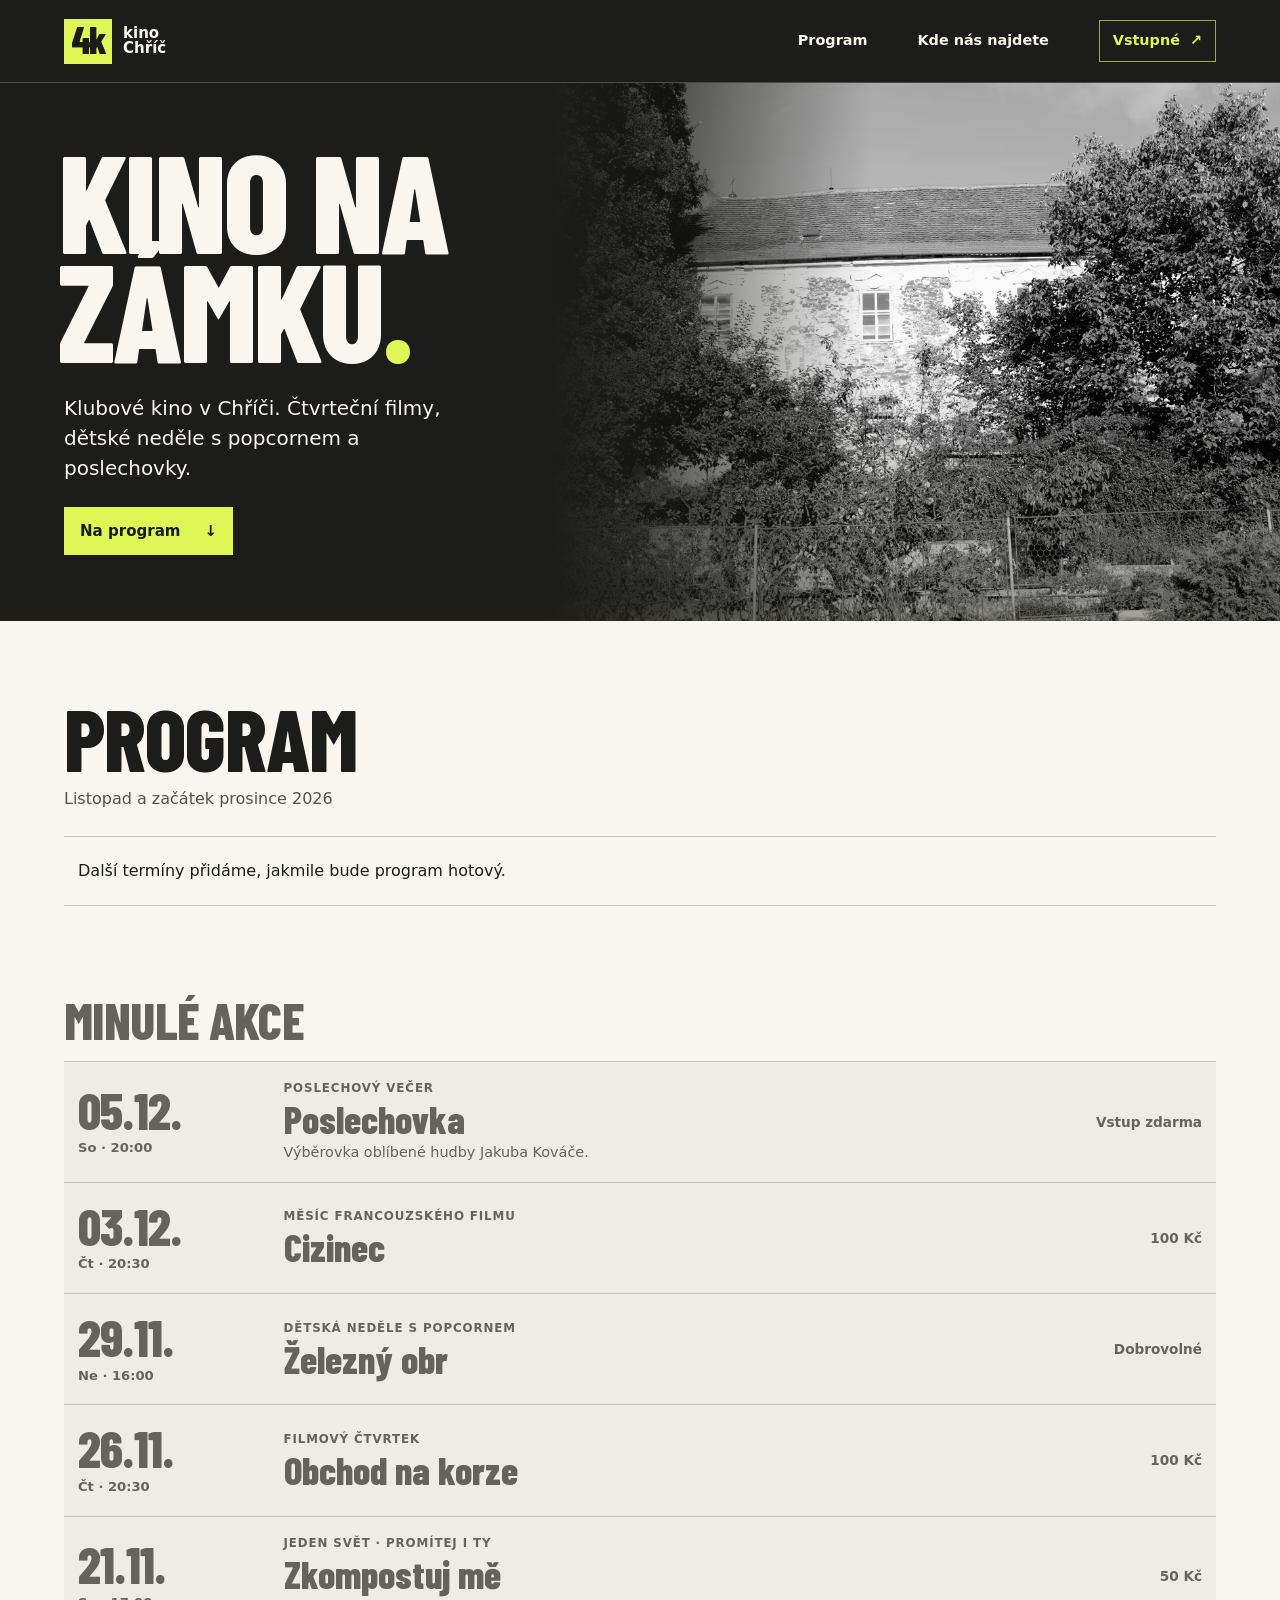
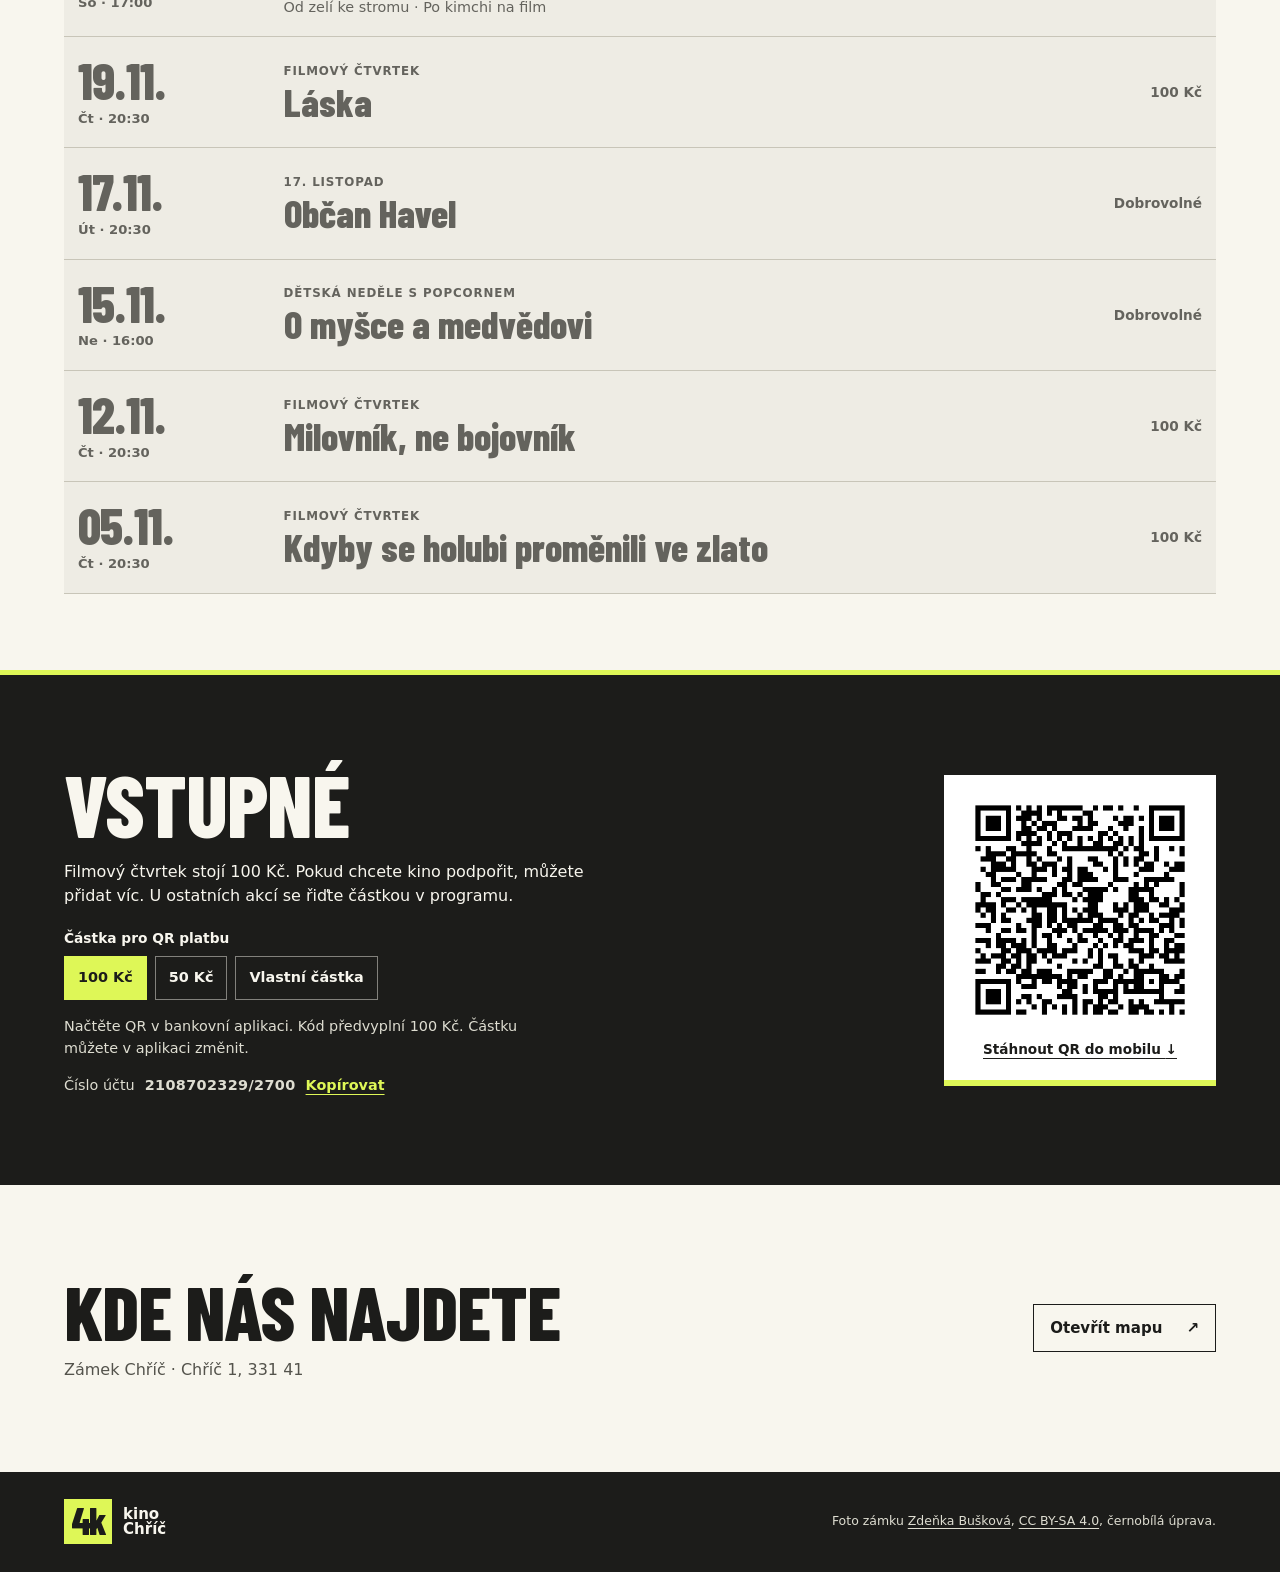
==== index.html @ 833322fe "Zveřejnit program a QR platbu 4k kina Chříč" ====
<!doctype html>
<html lang="cs">
<head>
  <meta charset="utf-8">
  <meta name="viewport" content="width=device-width, initial-scale=1">
  <title>4k kino Chříč | Program a vstupné</title>
  <meta name="description" content="Program klubového kina na zámku v Chříči. Filmové čtvrtky, dětské neděle a poslechovky. Vstupné můžete zaplatit přes QR kód.">
  <meta name="theme-color" content="#1c1c1a">
  <meta property="og:title" content="4k kino Chříč">
  <meta property="og:description" content="Program a vstupné klubového kina na zámku v Chříči.">
  <meta property="og:type" content="website">
  <link rel="icon" href="assets/4k.svg" type="image/svg+xml">
  <link rel="stylesheet" href="font.css">
  <link rel="stylesheet" href="style.css">
  <script defer src="site.js"></script>
</head>
<body id="nahoru">
  <a href="#program" class="skip">Přejít na program</a>
  <header class="top">
    <div class="wrap top-inner">
      <a class="brand" href="#nahoru" aria-label="4k kino Chříč, začátek stránky">
        <span class="brand-mark" aria-hidden="true">4k</span>
        <span class="brand-name" aria-hidden="true">kino<br>Chříč</span>
      </a>
      <nav aria-label="Hlavní navigace">
        <a href="#program">Program</a>
        <a href="#kde">Kde nás najdete</a>
        <a class="nav-pay" href="#vstupne">Vstupné <span aria-hidden="true">↗</span></a>
      </nav>
    </div>
  </header>

  <main>
    <section class="hero" aria-labelledby="nadpis">
      <div class="hero-photo">
        <img src="assets/zamek-chric.webp" width="1220" height="819" alt="Zámek v Chříči" fetchpriority="high">
      </div>
      <div class="wrap hero-inner">
        <div class="hero-copy">
          <h1 id="nadpis">Kino na<br>zámku<span>.</span></h1>
          <p>Klubové kino v Chříči. Čtvrteční filmy, dětské neděle s popcornem a poslechovky.</p>
          <a class="button button-accent" href="#program">Na program <span aria-hidden="true">↓</span></a>
        </div>
      </div>
    </section>

    <section class="wrap program" id="program" aria-labelledby="program-title">
      <div class="section-head">
        <div>
          <h2 id="program-title">Program</h2>
          <p>Listopad a začátek prosince 2026</p>
        </div>
        <a class="text-link" id="history-link" href="#historie" hidden>Minulé akce <span aria-hidden="true">↓</span></a>
      </div>
      <p class="empty" id="no-events" hidden>Další termíny přidáme, jakmile bude program hotový.</p>
      <ul class="event-list" id="schedule">
        <li class="event">
          <time datetime="2026-11-05T20:30:00+01:00" aria-label="5. listopadu 2026 v 20:30">
            <span class="event-date" aria-hidden="true">05.11.</span>
            <span class="event-time" aria-hidden="true">Čt · 20:30</span>
          </time>
          <div class="event-title">
            <p class="event-type">Filmový čtvrtek</p>
            <h3>Kdyby se holubi proměnili ve zlato</h3>
          </div>
          <div class="event-actions">
            <div class="event-price"><a href="#vstupne" data-amount="100" aria-label="Zaplatit vstupné · Kdyby se holubi proměnili ve zlato · 100 Kč">100 Kč <span aria-hidden="true">↗</span></a></div>
            <a class="film-link" href="https://www.csfd.cz/film/1810940-kdyby-se-holubi-promenili-ve-zlato/prehled/" aria-label="Kdyby se holubi proměnili ve zlato na ČSFD">ČSFD <span aria-hidden="true">↗</span></a>
          </div>
        </li>
        <li class="event">
          <time datetime="2026-11-12T20:30:00+01:00" aria-label="12. listopadu 2026 v 20:30">
            <span class="event-date" aria-hidden="true">12.11.</span>
            <span class="event-time" aria-hidden="true">Čt · 20:30</span>
          </time>
          <div class="event-title">
            <p class="event-type">Filmový čtvrtek</p>
            <h3>Milovník, ne bojovník</h3>
          </div>
          <div class="event-actions">
            <div class="event-price"><a href="#vstupne" data-amount="100" aria-label="Zaplatit vstupné · Milovník, ne bojovník · 100 Kč">100 Kč <span aria-hidden="true">↗</span></a></div>
            <a class="film-link" href="https://www.csfd.cz/film/1795874-milovnik-ne-bojovnik/prehled/" aria-label="Milovník, ne bojovník na ČSFD">ČSFD <span aria-hidden="true">↗</span></a>
          </div>
        </li>
        <li class="event">
          <time datetime="2026-11-15T16:00:00+01:00" aria-label="15. listopadu 2026 v 16:00">
            <span class="event-date" aria-hidden="true">15.11.</span>
            <span class="event-time" aria-hidden="true">Ne · 16:00</span>
          </time>
          <div class="event-title">
            <p class="event-type">Dětská neděle s popcornem</p>
            <h3>O myšce a medvědovi</h3>
          </div>
          <div class="event-actions">
            <div class="event-price"><a href="#vstupne" data-amount="vlastni" aria-label="Zaplatit vstupné · O myšce a medvědovi · Dobrovolné">Dobrovolné <span aria-hidden="true">↗</span></a></div>
            <a class="film-link" href="https://www.csfd.cz/film/297993-o-mysce-a-medvedovi/prehled/" aria-label="O myšce a medvědovi na ČSFD">ČSFD <span aria-hidden="true">↗</span></a>
          </div>
        </li>
        <li class="event">
          <time datetime="2026-11-17T20:30:00+01:00" aria-label="17. listopadu 2026 v 20:30">
            <span class="event-date" aria-hidden="true">17.11.</span>
            <span class="event-time" aria-hidden="true">Út · 20:30</span>
          </time>
          <div class="event-title">
            <p class="event-type">17. listopad</p>
            <h3>Občan Havel</h3>
          </div>
          <div class="event-actions">
            <div class="event-price"><a href="#vstupne" data-amount="vlastni" aria-label="Zaplatit vstupné · Občan Havel · Dobrovolné">Dobrovolné <span aria-hidden="true">↗</span></a></div>
            <a class="film-link" href="https://www.csfd.cz/film/235946-obcan-havel/prehled/" aria-label="Občan Havel na ČSFD">ČSFD <span aria-hidden="true">↗</span></a>
          </div>
        </li>
        <li class="event">
          <time datetime="2026-11-19T20:30:00+01:00" aria-label="19. listopadu 2026 v 20:30">
            <span class="event-date" aria-hidden="true">19.11.</span>
            <span class="event-time" aria-hidden="true">Čt · 20:30</span>
          </time>
          <div class="event-title">
            <p class="event-type">Filmový čtvrtek</p>
            <h3>Láska</h3>
          </div>
          <div class="event-actions">
            <div class="event-price"><a href="#vstupne" data-amount="100" aria-label="Zaplatit vstupné · Láska · 100 Kč">100 Kč <span aria-hidden="true">↗</span></a></div>
            <a class="film-link" href="https://www.csfd.cz/film/1613941-laska/prehled/" aria-label="Láska na ČSFD">ČSFD <span aria-hidden="true">↗</span></a>
          </div>
        </li>
        <li class="event">
          <time datetime="2026-11-21T17:00:00+01:00" aria-label="21. listopadu 2026 v 17:00">
            <span class="event-date" aria-hidden="true">21.11.</span>
            <span class="event-time" aria-hidden="true">So · 17:00</span>
          </time>
          <div class="event-title">
            <p class="event-type">Jeden svět · Promítej i ty</p>
            <h3>Zkompostuj mě</h3>
            <p class="event-note">Od zelí ke stromu · Po kimchi na film</p>
          </div>
          <div class="event-actions">
            <div class="event-price"><a href="#vstupne" data-amount="50" aria-label="Zaplatit vstupné · Zkompostuj mě · 50 Kč">50 Kč <span aria-hidden="true">↗</span></a></div>
            <a class="film-link" href="https://www.csfd.cz/film/1642668-zkompostuj-me/prehled/" aria-label="Zkompostuj mě na ČSFD">ČSFD <span aria-hidden="true">↗</span></a>
          </div>
        </li>
        <li class="event">
          <time datetime="2026-11-26T20:30:00+01:00" aria-label="26. listopadu 2026 v 20:30">
            <span class="event-date" aria-hidden="true">26.11.</span>
            <span class="event-time" aria-hidden="true">Čt · 20:30</span>
          </time>
          <div class="event-title">
            <p class="event-type">Filmový čtvrtek</p>
            <h3>Obchod na korze</h3>
          </div>
          <div class="event-actions">
            <div class="event-price"><a href="#vstupne" data-amount="100" aria-label="Zaplatit vstupné · Obchod na korze · 100 Kč">100 Kč <span aria-hidden="true">↗</span></a></div>
            <a class="film-link" href="https://www.csfd.cz/film/4999-obchod-na-korze/prehled/" aria-label="Obchod na korze na ČSFD">ČSFD <span aria-hidden="true">↗</span></a>
          </div>
        </li>
        <li class="event">
          <time datetime="2026-11-29T16:00:00+01:00" aria-label="29. listopadu 2026 v 16:00">
            <span class="event-date" aria-hidden="true">29.11.</span>
            <span class="event-time" aria-hidden="true">Ne · 16:00</span>
          </time>
          <div class="event-title">
            <p class="event-type">Dětská neděle s popcornem</p>
            <h3>Železný obr</h3>
          </div>
          <div class="event-actions">
            <div class="event-price"><a href="#vstupne" data-amount="vlastni" aria-label="Zaplatit vstupné · Železný obr · Dobrovolné">Dobrovolné <span aria-hidden="true">↗</span></a></div>
            <a class="film-link" href="https://www.csfd.cz/film/12110-zelezny-obr/prehled/" aria-label="Železný obr na ČSFD">ČSFD <span aria-hidden="true">↗</span></a>
          </div>
        </li>
        <li class="event">
          <time datetime="2026-12-03T20:30:00+01:00" aria-label="3. prosince 2026 v 20:30">
            <span class="event-date" aria-hidden="true">03.12.</span>
            <span class="event-time" aria-hidden="true">Čt · 20:30</span>
          </time>
          <div class="event-title">
            <p class="event-type">Měsíc francouzského filmu</p>
            <h3>Cizinec</h3>
          </div>
          <div class="event-actions">
            <div class="event-price"><a href="#vstupne" data-amount="100" aria-label="Zaplatit vstupné · Cizinec · 100 Kč">100 Kč <span aria-hidden="true">↗</span></a></div>
            <a class="film-link" href="https://www.csfd.cz/film/1708383-cizinec/prehled/" aria-label="Cizinec na ČSFD">ČSFD <span aria-hidden="true">↗</span></a>
          </div>
        </li>
        <li class="event">
          <time datetime="2026-12-05T20:00:00+01:00" aria-label="5. prosince 2026 v 20:00">
            <span class="event-date" aria-hidden="true">05.12.</span>
            <span class="event-time" aria-hidden="true">So · 20:00</span>
          </time>
          <div class="event-title">
            <p class="event-type">Poslechový večer</p>
            <h3>Poslechovka</h3>
            <p class="event-note">Výběrovka oblíbené hudby Jakuba Kováče.</p>
          </div>
          <div class="event-actions">
            <div class="event-price"><span>Vstup zdarma</span></div>
          </div>
        </li>
      </ul>

      <section id="historie" class="history" aria-labelledby="past-title" hidden>
        <h2 id="past-title">Minulé akce</h2>
        <ul class="event-list" id="past-schedule"></ul>
      </section>
    </section>

    <section class="payment" id="vstupne" aria-labelledby="pay-title">
      <div class="wrap payment-inner">
        <div class="payment-copy">
          <h2 id="pay-title">Vstupné</h2>
          <p>Filmový čtvrtek stojí 100 Kč. Pokud chcete kino podpořit, můžete přidat víc. U ostatních akcí se řiďte částkou v programu.</p>
          <fieldset class="amounts" id="amounts" hidden>
            <legend>Částka pro QR platbu</legend>
            <div class="amount-options">
              <label><input type="radio" name="amount" value="100" checked><span>100 Kč</span></label>
              <label><input type="radio" name="amount" value="50"><span>50 Kč</span></label>
              <label><input type="radio" name="amount" value="vlastni"><span>Vlastní částka</span></label>
            </div>
          </fieldset>
          <p class="bank-hint" id="bank-hint">Načtěte QR v bankovní aplikaci. Kód předvyplní 100 Kč. Částku můžete v aplikaci změnit.</p>
          <p class="account"><span>Číslo účtu</span> <strong id="account">2108702329/2700</strong> <button id="copy-account" class="text-link" type="button" hidden>Kopírovat</button></p>
          <span id="copy-status" role="status" class="sr-only"></span>
        </div>
        <div class="qr-card">
          <img id="qr-image" src="assets/qr-100.png" width="270" height="270" alt="QR platba vstupného · 100 Kč">
          <a id="qr-download" href="assets/qr-100.png" download="4k-kino-chric-qr-100.png" class="text-link">Stáhnout QR do mobilu <span aria-hidden="true">↓</span></a>
        </div>
      </div>
    </section>

    <section id="kde" class="wrap visit" aria-labelledby="visit-title">
      <div>
        <h2 id="visit-title">Kde nás najdete</h2>
        <address>Zámek Chříč · Chříč 1, 331 41</address>
      </div>
      <a class="button button-outline" href="https://www.google.com/maps/search/?api=1&amp;query=Z%C3%A1mek+Ch%C5%99%C3%AD%C4%8D%2C+Ch%C5%99%C3%AD%C4%8D+1">Otevřít mapu <span aria-hidden="true">↗</span></a>
    </section>
  </main>

  <footer>
    <div class="wrap footer-inner">
      <a class="brand" href="#nahoru" aria-label="4k kino Chříč, zpět nahoru">
        <span class="brand-mark" aria-hidden="true">4k</span>
        <span class="brand-name" aria-hidden="true">kino<br>Chříč</span>
      </a>
      <p>Foto zámku <a href="https://commons.wikimedia.org/wiki/File:Ch%C5%99%C3%AD%C4%8D,_z%C3%A1mek.JPG">Zdeňka Bušková</a>, <a href="https://creativecommons.org/licenses/by-sa/4.0/">CC BY-SA 4.0</a>, černobílá úprava.</p>
    </div>
  </footer>
</body>
</html>
---- font.css ----
@font-face {
  font-family: 'Barlow Condensed';
  font-style: normal;
  font-weight: 800;
  font-display: swap;
  src: url(assets/barlow-latin-ext.woff2) format('woff2');
  unicode-range: U+0100-02BA, U+02BD-02C5, U+02C7-02CC, U+02CE-02D7, U+02DD-02FF, U+0304, U+0308, U+0329, U+1D00-1DBF, U+1E00-1E9F, U+1EF2-1EFF, U+2020, U+20A0-20AB, U+20AD-20C4, U+2113, U+2C60-2C7F, U+A720-A7FF;
}
@font-face {
  font-family: 'Barlow Condensed';
  font-style: normal;
  font-weight: 800;
  font-display: swap;
  src: url(assets/barlow-latin.woff2) format('woff2');
  unicode-range: U+0000-00FF, U+0131, U+0152-0153, U+02BB-02BC, U+02C6, U+02DA, U+02DC, U+0304, U+0308, U+0329, U+2000-206F, U+20AC, U+2122, U+2191, U+2193, U+2212, U+2215, U+FEFF, U+FFFD;
}
---- style.css ----
:root {
  color-scheme: light;
  --ink: #1c1c1a;
  --paper: #f8f6ee;
  --bright: #def757;
  --muted: #54534c;
  --rule: #c8c5b8;
  --display: "Barlow Condensed", "Arial Narrow", Impact, sans-serif;
  --wrap: 1160px;
  --gutter: clamp(20px, 5vw, 76px);
}

* { box-sizing: border-box; }
[hidden] { display: none !important; }
html { scroll-behavior: smooth; }
body {
  margin: 0;
  background: var(--paper);
  color: var(--ink);
  font: 1rem/1.5 system-ui, sans-serif;
}
h1, h2, h3, p { margin: 0; }
a { color: inherit; }
button, input { font: inherit; }
button { cursor: pointer; }
img { max-width: 100%; }
:focus-visible { outline: 3px solid #7e8b2b; outline-offset: 5px; }
[id] { scroll-margin-top: 22px; }

.wrap {
  width: min(var(--wrap), calc(100% - var(--gutter) * 2));
  margin-inline: auto;
}
.sr-only, .skip:not(:focus) {
  position: absolute;
  width: 1px;
  height: 1px;
  padding: 0;
  overflow: hidden;
  clip-path: inset(50%);
  white-space: nowrap;
}
.skip:focus {
  position: fixed;
  z-index: 3;
  top: 12px;
  left: 12px;
  padding: 12px;
  background: var(--bright);
}

.top { background: var(--ink); color: var(--paper); border-bottom: 1px solid #f8f6ee35; }
.top-inner, .footer-inner {
  min-height: 82px;
  display: flex;
  align-items: center;
  justify-content: space-between;
  gap: 22px;
}
.brand {
  display: inline-flex;
  align-items: center;
  gap: 11px;
  width: max-content;
  text-decoration: none;
}
.brand-mark {
  display: grid;
  place-items: center;
  width: 48px;
  height: 45px;
  padding-bottom: 3px;
  background: var(--bright);
  color: var(--ink);
  font: 800 2.4rem/.85 var(--display);
  letter-spacing: -.06em;
}
.brand-name { font-size: .94rem; line-height: .99; font-weight: 800; }
nav { display: flex; align-items: center; gap: clamp(18px, 4vw, 50px); }
nav a { font-size: .9rem; font-weight: 680; text-decoration: none; }
nav a:hover { text-decoration: underline; text-underline-offset: 5px; }
.nav-pay {
  color: var(--bright);
  border: 1px solid #def757a8;
  padding: 9px 13px;
}
.nav-pay span { margin-left: 5px; }

.hero { position: relative; isolation: isolate; background: var(--ink); color: var(--paper); }
.hero-inner { display: grid; min-height: clamp(485px, 42vw, 630px); align-items: center; }
.hero-copy { padding: 55px 0 60px; }
.hero-photo { position: absolute; z-index: -1; inset: 0 0 0 43%; overflow: hidden; }
.hero-photo img { display: block; width: 100%; height: 100%; object-fit: cover; object-position: 54% 52%; }
.hero-photo::after {
  position: absolute;
  inset: 0;
  content: "";
  background: linear-gradient(90deg, var(--ink), #1c1c1a06 44%), linear-gradient(0deg, #14141065, transparent 47%);
}
.hero h1 {
  width: max-content;
  max-width: 100%;
  margin-left: -.045em;
  font: 800 clamp(5.5rem, 10.85vw, 10.5rem)/.79 var(--display);
  text-transform: uppercase;
  letter-spacing: -.026em;
}
.hero h1 span { color: var(--bright); }
.hero p { max-width: 32ch; margin: 30px 0 24px; font-size: clamp(1rem, 1.65vw, 1.25rem); }
.button {
  display: inline-flex;
  align-items: center;
  justify-content: space-between;
  gap: 24px;
  min-height: 48px;
  padding: 9px 16px;
  font-size: .94rem;
  font-weight: 780;
  text-decoration: none;
}
.button-accent { background: var(--bright); color: var(--ink); }
.button-accent:hover { background: #f2ffb2; }
.button-outline { border: 1px solid var(--ink); }
.button-outline:hover { background: var(--ink); color: var(--paper); }

.program { padding-block: clamp(40px, 6vw, 88px); }
.section-head { display: flex; justify-content: space-between; align-items: end; gap: 14px; margin-bottom: 25px; }
h2 {
  font: 800 clamp(3rem, 6.8vw, 6rem)/.92 var(--display);
  text-transform: uppercase;
  letter-spacing: -.012em;
}
.section-head p { color: var(--muted); margin-top: 10px; }
.text-link {
  display: inline-block;
  color: inherit;
  background: none;
  border: 0;
  padding: 0;
  font-weight: 700;
  text-decoration: underline;
  text-underline-offset: 4px;
}
.text-link:hover { text-decoration-thickness: 2px; }
.event-list { margin: 0; padding: 0; list-style: none; }
.event {
  display: grid;
  grid-template-columns: clamp(94px, 13vw, 162px) minmax(0, 1fr) auto;
  align-items: center;
  gap: clamp(15px, 3.4vw, 48px);
  min-height: 124px;
  padding: 19px 14px;
  border-top: 1px solid var(--rule);
}
.event:first-child { border-top-color: var(--ink); }
.event:last-child { border-bottom: 1px solid var(--rule); }
.event time { display: grid; align-content: center; gap: 4px; }
.event-date { font: 800 clamp(2rem, 4vw, 3.4rem)/.95 var(--display); letter-spacing: -.015em; }
.event-time { color: var(--muted); font-size: .82rem; font-weight: 650; }
.event-type {
  color: var(--muted);
  font-size: .74rem;
  font-weight: 740;
  line-height: 1.35;
  letter-spacing: .075em;
  text-transform: uppercase;
}
.event h3 { margin-top: 3px; font: 800 clamp(1.8rem, 4.1vw, 3.35rem)/.99 var(--display); overflow-wrap: anywhere; }
.event-note { color: var(--muted); margin-top: 5px; font-size: .9rem; line-height: 1.35; }
.event-actions { display: grid; justify-items: end; gap: 6px; }
.event-price {
  font-size: .85rem;
  font-weight: 720;
  white-space: nowrap;
}
.event-price a { display: inline-block; text-decoration: none; padding-block: 5px; }
.event-price a:hover, .film-link:hover { text-decoration: underline; text-underline-offset: 4px; }
.film-link {
  min-height: 28px;
  color: var(--muted);
  text-underline-offset: 3px;
  font-size: .8rem;
  font-weight: 720;
}
.event.next { background: var(--bright); padding-inline: 14px; }
.event.next + .event { border-top-color: var(--ink); }
.event.next .event-type, .event.next .event-time, .event.next .film-link { color: #343822; }
.history { margin-top: clamp(44px, 7vw, 90px); color: #64635d; }
.history h2 { font-size: clamp(2.15rem, 4vw, 3.6rem); margin-bottom: 18px; }
.history .event { background: #eeece4; min-height: 93px; }
.history .event h3 { font-size: clamp(1.6rem, 3vw, 2.5rem); }
.history .event-type, .history .event-time, .history .event-note { color: inherit; }
.history .event:first-child { border-top-color: var(--rule); }
.empty { padding: 22px 14px; border-block: 1px solid var(--rule); }

.payment { background: var(--ink); color: var(--paper); border-top: 5px solid var(--bright); }
.payment-inner {
  display: grid;
  grid-template-columns: minmax(0, 1fr) auto;
  align-items: center;
  gap: clamp(26px, 8vw, 120px);
  padding-block: clamp(44px, 7vw, 88px);
}
.payment-copy > p { max-width: 55ch; margin-top: 16px; }
.amounts { margin: 20px 0 0; padding: 0; border: 0; min-width: 0; }
.amounts legend { padding: 0; margin-bottom: 8px; font-size: .86rem; font-weight: 720; }
.amount-options { display: flex; flex-wrap: wrap; gap: 8px; }
.amount-options label { position: relative; }
.amount-options input {
  position: absolute;
  top: 50%;
  left: 10px;
  width: 1px;
  height: 1px;
  opacity: 0;
}
.amount-options label span {
  display: block;
  min-height: 44px;
  padding: 10px 13px;
  border: 1px solid #f8f6ee76;
  font-size: .9rem;
  font-weight: 680;
  cursor: pointer;
}
.amount-options label:hover span { border-color: var(--bright); }
.amount-options input:checked + span { border-color: var(--bright); background: var(--bright); color: var(--ink); }
.amount-options input:focus-visible + span { outline: 2px solid var(--paper); outline-offset: 3px; }
.payment .bank-hint, .account { color: #deddd1; font-size: .9rem; }
.account { display: flex; flex-wrap: wrap; align-items: baseline; gap: 4px 10px; }
.account strong { letter-spacing: .025em; user-select: all; }
.account button { color: var(--bright); }
.qr-card {
  display: grid;
  align-items: center;
  justify-items: center;
  width: min(100%, 280px);
  padding: 10px 11px 17px;
  border-bottom: 6px solid var(--bright);
  background: #fff;
  color: var(--ink);
}
.qr-card img { display: block; width: 250px; height: auto; aspect-ratio: 1; }
.qr-card .text-link { font-size: .85rem; padding: 4px 0; }

.visit {
  display: flex;
  justify-content: space-between;
  align-items: center;
  flex-wrap: wrap;
  gap: 22px;
  padding-block: clamp(45px, 7vw, 92px);
}
.visit h2 { font-size: clamp(2.6rem, 6vw, 5.1rem); }
address { margin-top: 13px; font-style: normal; color: var(--muted); }
footer { background: var(--ink); color: var(--paper); }
.footer-inner { min-height: 100px; }
footer p { color: #deddd1; font-size: .78rem; }
footer p a { text-underline-offset: 3px; }

@media (max-width: 740px) {
  .hero-inner { align-items: end; min-height: 520px; }
  .hero-photo { inset: 0 0 28% 0; }
  .hero-photo img { object-position: 53% 46%; }
  .hero-photo::after {
    background: linear-gradient(0deg, var(--ink), #1c1c1a4d 63%, #1c1c1a0f 100%);
  }
  .hero-copy { padding-top: 145px; padding-bottom: 38px; }
  .hero h1 { font-size: clamp(5.7rem, 17vw, 8.6rem); }
  .hero p { margin: 22px 0 18px; }
  .event { grid-template-columns: 76px minmax(0, 1fr) auto; min-height: 106px; padding-inline: 8px; gap: 13px; }
  .event.next { padding-inline: 8px; }
  .event-type { font-size: .68rem; }
  .payment-inner { gap: 24px; }
  .qr-card { width: min(32vw, 230px); }
}

@media (max-width: 520px) {
  .top-inner { min-height: 69px; gap: 12px; }
  .top .brand-mark { width: 37px; height: 37px; font-size: 2rem; }
  .top .brand { gap: 7px; }
  .top .brand-name { font-size: .78rem; }
  nav { gap: 13px; }
  nav a { font-size: .81rem; }
  nav a[href="#kde"] { display: none; }
  .nav-pay { padding: 6px 8px; }
  .nav-pay span { margin-left: 1px; }
  .hero-inner { min-height: 477px; }
  .hero h1 { font-size: clamp(4.5rem, 18.3vw, 7rem); }
  .section-head { align-items: end; }
  .section-head p, .section-head a { font-size: .85rem; }
  .event { grid-template-columns: 62px minmax(0, 1fr); align-items: start; gap: 6px 12px; padding-block: 15px; min-height: auto; }
  .event time { grid-row: span 2; }
  .event-actions { grid-column: 2; display: flex; flex-wrap: wrap; align-items: baseline; justify-content: start; gap: 5px 16px; }
  .event-price a { min-height: 32px; }
  .event-time { font-size: .73rem; }
  .history .event { min-height: auto; }
  .payment-inner { grid-template-columns: 1fr; }
  .qr-card { width: min(100%, 235px); }
  .footer-inner { flex-wrap: wrap; gap: 13px; padding-block: 20px; }
}

@media (prefers-reduced-motion: reduce) {
  html { scroll-behavior: auto; }
}
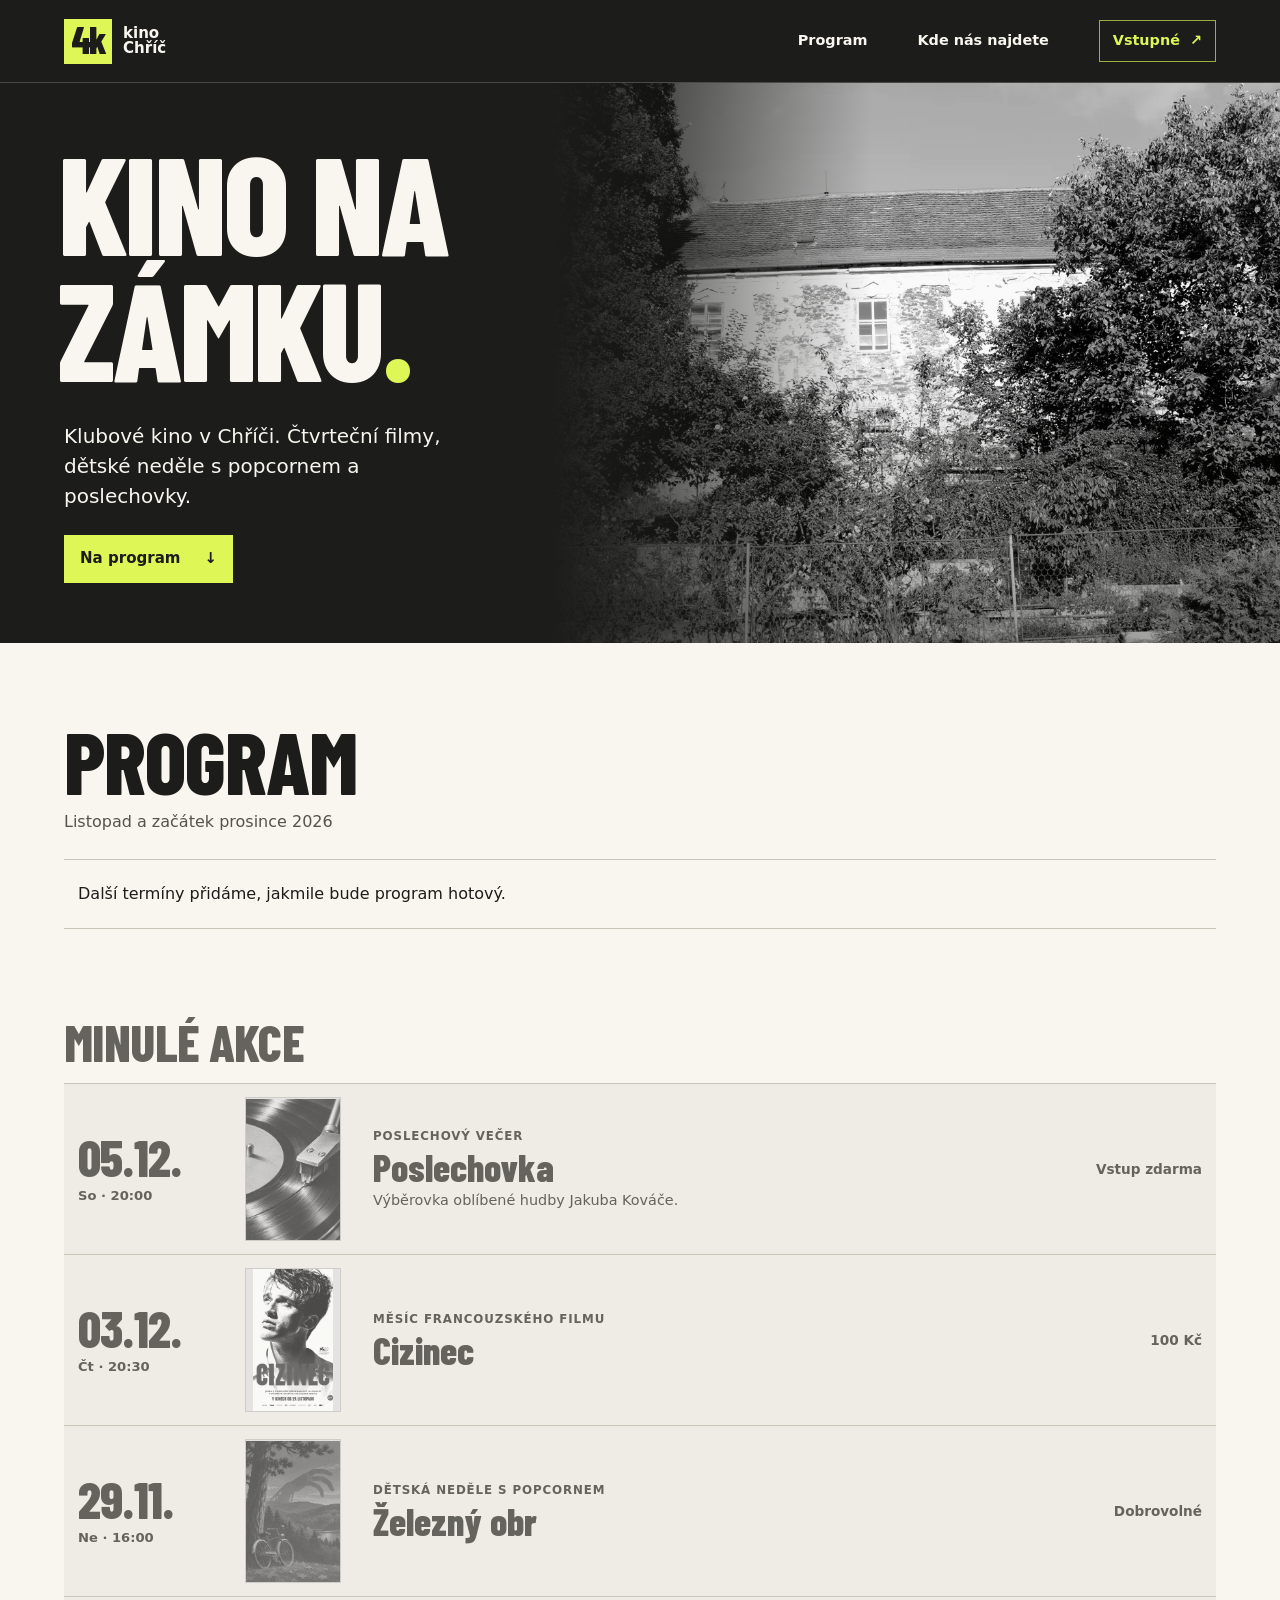
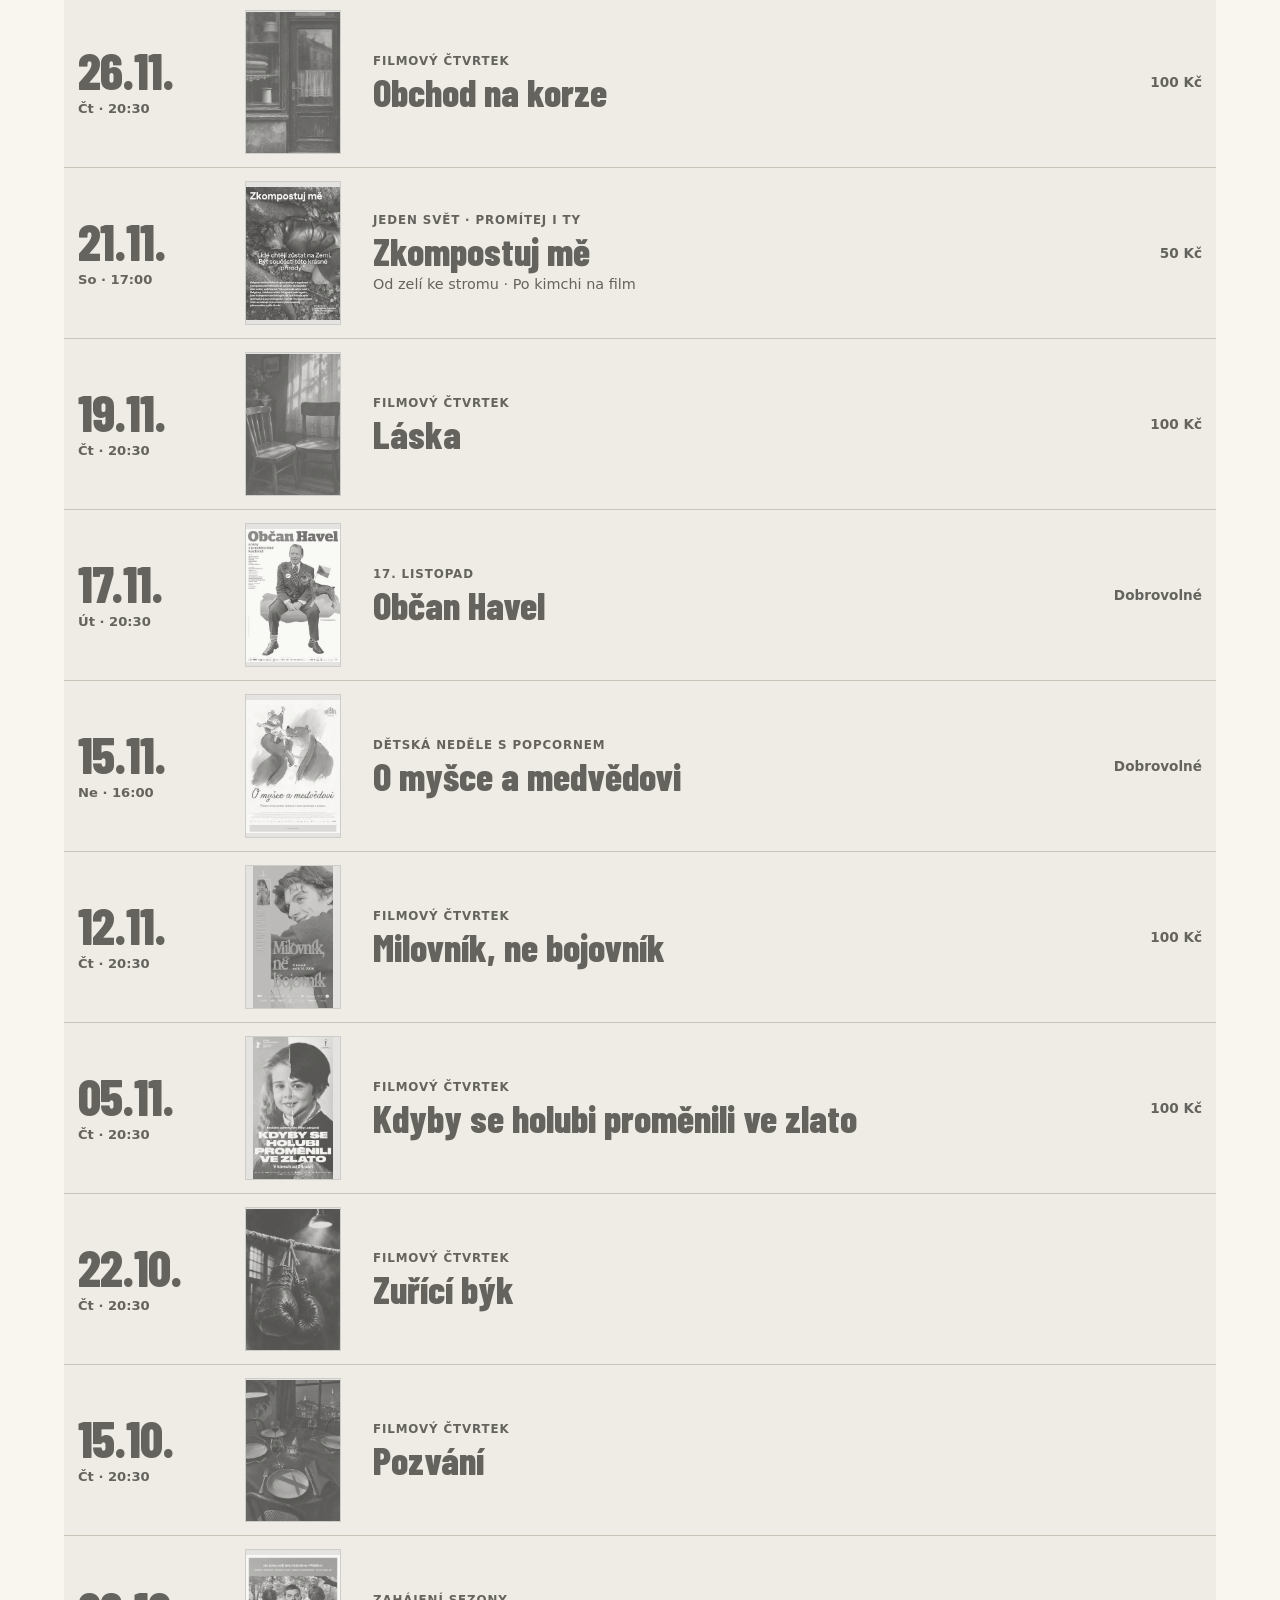
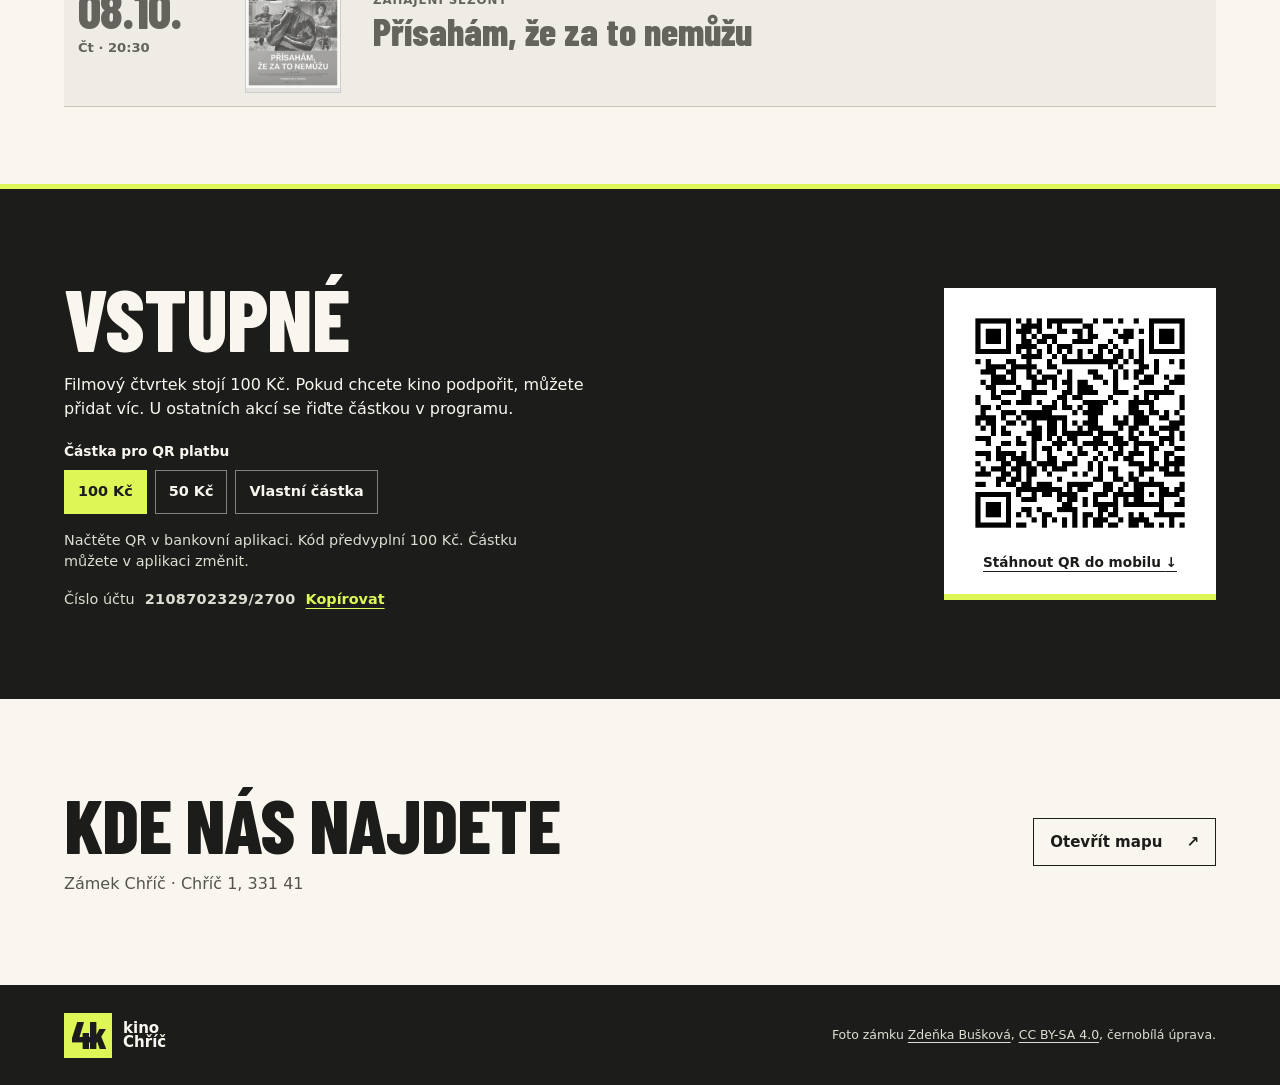
==== commit aad1976b: "Doplnit říjnové projekce a náhledy k programu kina" ====
--- a/index.html
+++ b/index.html
@@ -11,7 +11,7 @@
   <meta property="og:type" content="website">
   <link rel="icon" href="assets/4k.svg" type="image/svg+xml">
   <link rel="stylesheet" href="font.css">
-  <link rel="stylesheet" href="style.css">
+  <link rel="stylesheet" href="style.css?v=2">
   <script defer src="site.js"></script>
 </head>
 <body id="nahoru">
@@ -45,12 +45,22 @@
     </section>
 
     <section class="wrap program" id="program" aria-labelledby="program-title">
+      <!-- Zdroje plakátů pro kina:
+        CinemArt: https://www.cinemart.cz/filmy/prisaham-ze-za-to-nemuzu/
+        Aerofilms: https://www.aerofilms.cz/filmy-a-prenosy/holubi/
+        https://www.aerofilms.cz/filmy-a-prenosy/milovnik-ne-bojovnik/
+        https://www.aerofilms.cz/filmy-a-prenosy/obcan-havel/
+        https://www.aerofilms.cz/filmy-a-prenosy/cizinec/
+        Bioscop: https://www.bioscop.cz/filmy/o-mysce-a-medvedovi
+        Promítej i ty: https://www.promitejity.cz/detail-filmu/141-zkompostuj-me
+        Ostatní náhledy tvoří původní ilustrace pro web kina.
+      -->
       <div class="section-head">
         <div>
           <h2 id="program-title">Program</h2>
           <p>Listopad a začátek prosince 2026</p>
         </div>
-        <a class="text-link" id="history-link" href="#historie" hidden>Minulé akce <span aria-hidden="true">↓</span></a>
+        <a class="text-link" id="history-link" href="#historie">Minulé akce <span aria-hidden="true">↓</span></a>
       </div>
       <p class="empty" id="no-events" hidden>Další termíny přidáme, jakmile bude program hotový.</p>
       <ul class="event-list" id="schedule">
@@ -59,6 +69,7 @@
             <span class="event-date" aria-hidden="true">05.11.</span>
             <span class="event-time" aria-hidden="true">Čt · 20:30</span>
           </time>
+          <img class="event-poster" src="assets/plakaty/holubi.webp" width="240" height="360" alt="" loading="lazy" decoding="async">
           <div class="event-title">
             <p class="event-type">Filmový čtvrtek</p>
             <h3>Kdyby se holubi proměnili ve zlato</h3>
@@ -73,6 +84,7 @@
             <span class="event-date" aria-hidden="true">12.11.</span>
             <span class="event-time" aria-hidden="true">Čt · 20:30</span>
           </time>
+          <img class="event-poster" src="assets/plakaty/milovnik.webp" width="240" height="360" alt="" loading="lazy" decoding="async">
           <div class="event-title">
             <p class="event-type">Filmový čtvrtek</p>
             <h3>Milovník, ne bojovník</h3>
@@ -87,6 +99,7 @@
             <span class="event-date" aria-hidden="true">15.11.</span>
             <span class="event-time" aria-hidden="true">Ne · 16:00</span>
           </time>
+          <img class="event-poster" src="assets/plakaty/myska.webp" width="240" height="360" alt="" loading="lazy" decoding="async">
           <div class="event-title">
             <p class="event-type">Dětská neděle s popcornem</p>
             <h3>O myšce a medvědovi</h3>
@@ -101,6 +114,7 @@
             <span class="event-date" aria-hidden="true">17.11.</span>
             <span class="event-time" aria-hidden="true">Út · 20:30</span>
           </time>
+          <img class="event-poster" src="assets/plakaty/obcan-havel.webp" width="240" height="360" alt="" loading="lazy" decoding="async">
           <div class="event-title">
             <p class="event-type">17. listopad</p>
             <h3>Občan Havel</h3>
@@ -115,6 +129,7 @@
             <span class="event-date" aria-hidden="true">19.11.</span>
             <span class="event-time" aria-hidden="true">Čt · 20:30</span>
           </time>
+          <img class="event-poster" src="assets/plakaty/laska.webp" width="240" height="360" alt="" loading="lazy" decoding="async">
           <div class="event-title">
             <p class="event-type">Filmový čtvrtek</p>
             <h3>Láska</h3>
@@ -129,6 +144,7 @@
             <span class="event-date" aria-hidden="true">21.11.</span>
             <span class="event-time" aria-hidden="true">So · 17:00</span>
           </time>
+          <img class="event-poster" src="assets/plakaty/zkompostuj.webp" width="240" height="360" alt="" loading="lazy" decoding="async">
           <div class="event-title">
             <p class="event-type">Jeden svět · Promítej i ty</p>
             <h3>Zkompostuj mě</h3>
@@ -144,6 +160,7 @@
             <span class="event-date" aria-hidden="true">26.11.</span>
             <span class="event-time" aria-hidden="true">Čt · 20:30</span>
           </time>
+          <img class="event-poster" src="assets/plakaty/obchod-na-korze.webp" width="240" height="360" alt="" loading="lazy" decoding="async">
           <div class="event-title">
             <p class="event-type">Filmový čtvrtek</p>
             <h3>Obchod na korze</h3>
@@ -158,6 +175,7 @@
             <span class="event-date" aria-hidden="true">29.11.</span>
             <span class="event-time" aria-hidden="true">Ne · 16:00</span>
           </time>
+          <img class="event-poster" src="assets/plakaty/zelezny-obr.webp" width="240" height="360" alt="" loading="lazy" decoding="async">
           <div class="event-title">
             <p class="event-type">Dětská neděle s popcornem</p>
             <h3>Železný obr</h3>
@@ -172,6 +190,7 @@
             <span class="event-date" aria-hidden="true">03.12.</span>
             <span class="event-time" aria-hidden="true">Čt · 20:30</span>
           </time>
+          <img class="event-poster" src="assets/plakaty/cizinec.webp" width="240" height="360" alt="" loading="lazy" decoding="async">
           <div class="event-title">
             <p class="event-type">Měsíc francouzského filmu</p>
             <h3>Cizinec</h3>
@@ -186,6 +205,7 @@
             <span class="event-date" aria-hidden="true">05.12.</span>
             <span class="event-time" aria-hidden="true">So · 20:00</span>
           </time>
+          <img class="event-poster" src="assets/plakaty/poslechovka.webp" width="240" height="360" alt="" loading="lazy" decoding="async">
           <div class="event-title">
             <p class="event-type">Poslechový večer</p>
             <h3>Poslechovka</h3>
@@ -197,9 +217,43 @@
         </li>
       </ul>
 
-      <section id="historie" class="history" aria-labelledby="past-title" hidden>
+      <section id="historie" class="history" aria-labelledby="past-title">
         <h2 id="past-title">Minulé akce</h2>
-        <ul class="event-list" id="past-schedule"></ul>
+        <ul class="event-list" id="past-schedule">
+          <li class="event">
+            <time datetime="2026-10-22T20:30:00+02:00" aria-label="22. října 2026 v 20:30">
+              <span class="event-date" aria-hidden="true">22.10.</span>
+              <span class="event-time" aria-hidden="true">Čt · 20:30</span>
+            </time>
+            <img class="event-poster" src="assets/plakaty/zurici-byk.webp" width="240" height="360" alt="" loading="lazy" decoding="async">
+            <div class="event-title">
+              <p class="event-type">Filmový čtvrtek</p>
+              <h3>Zuřící býk</h3>
+            </div>
+          </li>
+          <li class="event">
+            <time datetime="2026-10-15T20:30:00+02:00" aria-label="15. října 2026 v 20:30">
+              <span class="event-date" aria-hidden="true">15.10.</span>
+              <span class="event-time" aria-hidden="true">Čt · 20:30</span>
+            </time>
+            <img class="event-poster" src="assets/plakaty/pozvani.webp" width="240" height="360" alt="" loading="lazy" decoding="async">
+            <div class="event-title">
+              <p class="event-type">Filmový čtvrtek</p>
+              <h3>Pozvání</h3>
+            </div>
+          </li>
+          <li class="event">
+            <time datetime="2026-10-08T20:30:00+02:00" aria-label="8. října 2026 v 20:30">
+              <span class="event-date" aria-hidden="true">08.10.</span>
+              <span class="event-time" aria-hidden="true">Čt · 20:30</span>
+            </time>
+            <img class="event-poster" src="assets/plakaty/prisaham.webp" width="240" height="360" alt="" loading="lazy" decoding="async">
+            <div class="event-title">
+              <p class="event-type">Zahájení sezony</p>
+              <h3>Přísahám, že za to nemůžu</h3>
+            </div>
+          </li>
+        </ul>
       </section>
     </section>
 
--- a/style.css
+++ b/style.css
@@ -101,7 +101,7 @@
   width: max-content;
   max-width: 100%;
   margin-left: -.045em;
-  font: 800 clamp(5.5rem, 10.85vw, 10.5rem)/.79 var(--display);
+  font: 800 clamp(5.5rem, 10.85vw, 10.5rem)/.91 var(--display);
   text-transform: uppercase;
   letter-spacing: -.026em;
 }
@@ -144,17 +144,29 @@
 .text-link:hover { text-decoration-thickness: 2px; }
 .event-list { margin: 0; padding: 0; list-style: none; }
 .event {
+  --poster-width: clamp(68px, 7.5vw, 96px);
   display: grid;
-  grid-template-columns: clamp(94px, 13vw, 162px) minmax(0, 1fr) auto;
-  align-items: center;
-  gap: clamp(15px, 3.4vw, 48px);
-  min-height: 124px;
-  padding: 19px 14px;
+  grid-template-areas: "date poster title actions";
+  grid-template-columns: clamp(92px, 11vw, 135px) var(--poster-width) minmax(0, 1fr) auto;
+  align-items: center;
+  gap: clamp(14px, 2.5vw, 36px);
+  padding: 13px 14px;
   border-top: 1px solid var(--rule);
 }
 .event:first-child { border-top-color: var(--ink); }
 .event:last-child { border-bottom: 1px solid var(--rule); }
-.event time { display: grid; align-content: center; gap: 4px; }
+.event time { grid-area: date; display: grid; align-content: center; gap: 4px; }
+.event-poster {
+  grid-area: poster;
+  display: block;
+  width: 100%;
+  height: auto;
+  aspect-ratio: 2 / 3;
+  object-fit: contain;
+  background: #e4e0d6;
+  border: 1px solid #1c1c1a29;
+}
+.event-title { grid-area: title; }
 .event-date { font: 800 clamp(2rem, 4vw, 3.4rem)/.95 var(--display); letter-spacing: -.015em; }
 .event-time { color: var(--muted); font-size: .82rem; font-weight: 650; }
 .event-type {
@@ -167,7 +179,7 @@
 }
 .event h3 { margin-top: 3px; font: 800 clamp(1.8rem, 4.1vw, 3.35rem)/.99 var(--display); overflow-wrap: anywhere; }
 .event-note { color: var(--muted); margin-top: 5px; font-size: .9rem; line-height: 1.35; }
-.event-actions { display: grid; justify-items: end; gap: 6px; }
+.event-actions { grid-area: actions; display: grid; justify-items: end; gap: 6px; }
 .event-price {
   font-size: .85rem;
   font-weight: 720;
@@ -187,9 +199,10 @@
 .event.next .event-type, .event.next .event-time, .event.next .film-link { color: #343822; }
 .history { margin-top: clamp(44px, 7vw, 90px); color: #64635d; }
 .history h2 { font-size: clamp(2.15rem, 4vw, 3.6rem); margin-bottom: 18px; }
-.history .event { background: #eeece4; min-height: 93px; }
+.history .event { background: #eeece4; }
 .history .event h3 { font-size: clamp(1.6rem, 3vw, 2.5rem); }
 .history .event-type, .history .event-time, .history .event-note { color: inherit; }
+.history .event-poster { filter: grayscale(1); opacity: .7; }
 .history .event:first-child { border-top-color: var(--rule); }
 .empty { padding: 22px 14px; border-block: 1px solid var(--rule); }
 
@@ -268,7 +281,7 @@
   .hero-copy { padding-top: 145px; padding-bottom: 38px; }
   .hero h1 { font-size: clamp(5.7rem, 17vw, 8.6rem); }
   .hero p { margin: 22px 0 18px; }
-  .event { grid-template-columns: 76px minmax(0, 1fr) auto; min-height: 106px; padding-inline: 8px; gap: 13px; }
+  .event { grid-template-columns: 76px var(--poster-width) minmax(0, 1fr) auto; padding-inline: 8px; gap: 13px; }
   .event.next { padding-inline: 8px; }
   .event-type { font-size: .68rem; }
   .payment-inner { gap: 24px; }
@@ -289,12 +302,20 @@
   .hero h1 { font-size: clamp(4.5rem, 18.3vw, 7rem); }
   .section-head { align-items: end; }
   .section-head p, .section-head a { font-size: .85rem; }
-  .event { grid-template-columns: 62px minmax(0, 1fr); align-items: start; gap: 6px 12px; padding-block: 15px; min-height: auto; }
-  .event time { grid-row: span 2; }
-  .event-actions { grid-column: 2; display: flex; flex-wrap: wrap; align-items: baseline; justify-content: start; gap: 5px 16px; }
+  .event {
+    --poster-width: clamp(55px, 17vw, 76px);
+    grid-template-areas: "poster date" "poster title" "poster actions";
+    grid-template-columns: var(--poster-width) minmax(0, 1fr);
+    grid-template-rows: auto 1fr auto;
+    align-items: start;
+    gap: 6px 12px;
+    padding-block: 13px;
+  }
+  .event time { display: flex; align-items: baseline; gap: 8px; }
+  .event-date { font-size: 1.62rem; }
+  .event-actions { display: flex; flex-wrap: wrap; align-items: baseline; justify-content: start; gap: 5px 16px; }
   .event-price a { min-height: 32px; }
   .event-time { font-size: .73rem; }
-  .history .event { min-height: auto; }
   .payment-inner { grid-template-columns: 1fr; }
   .qr-card { width: min(100%, 235px); }
   .footer-inner { flex-wrap: wrap; gap: 13px; padding-block: 20px; }
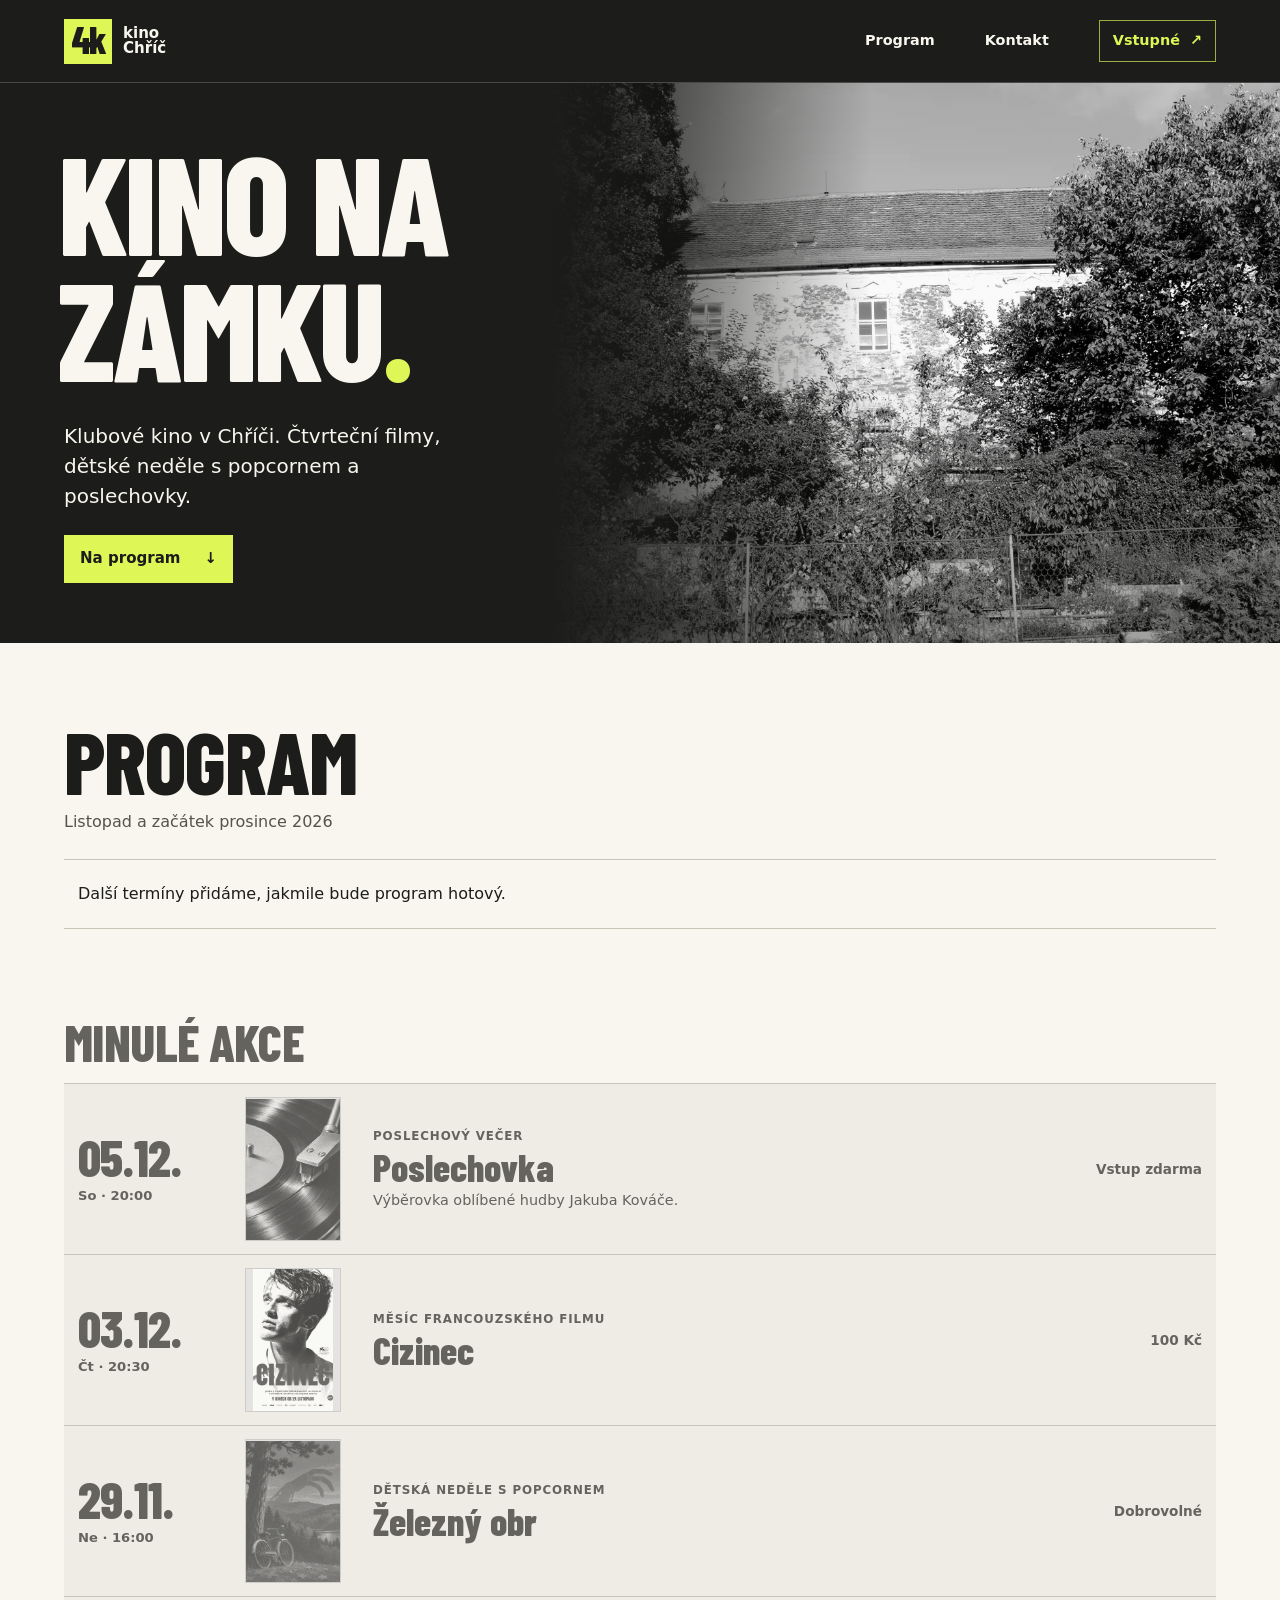
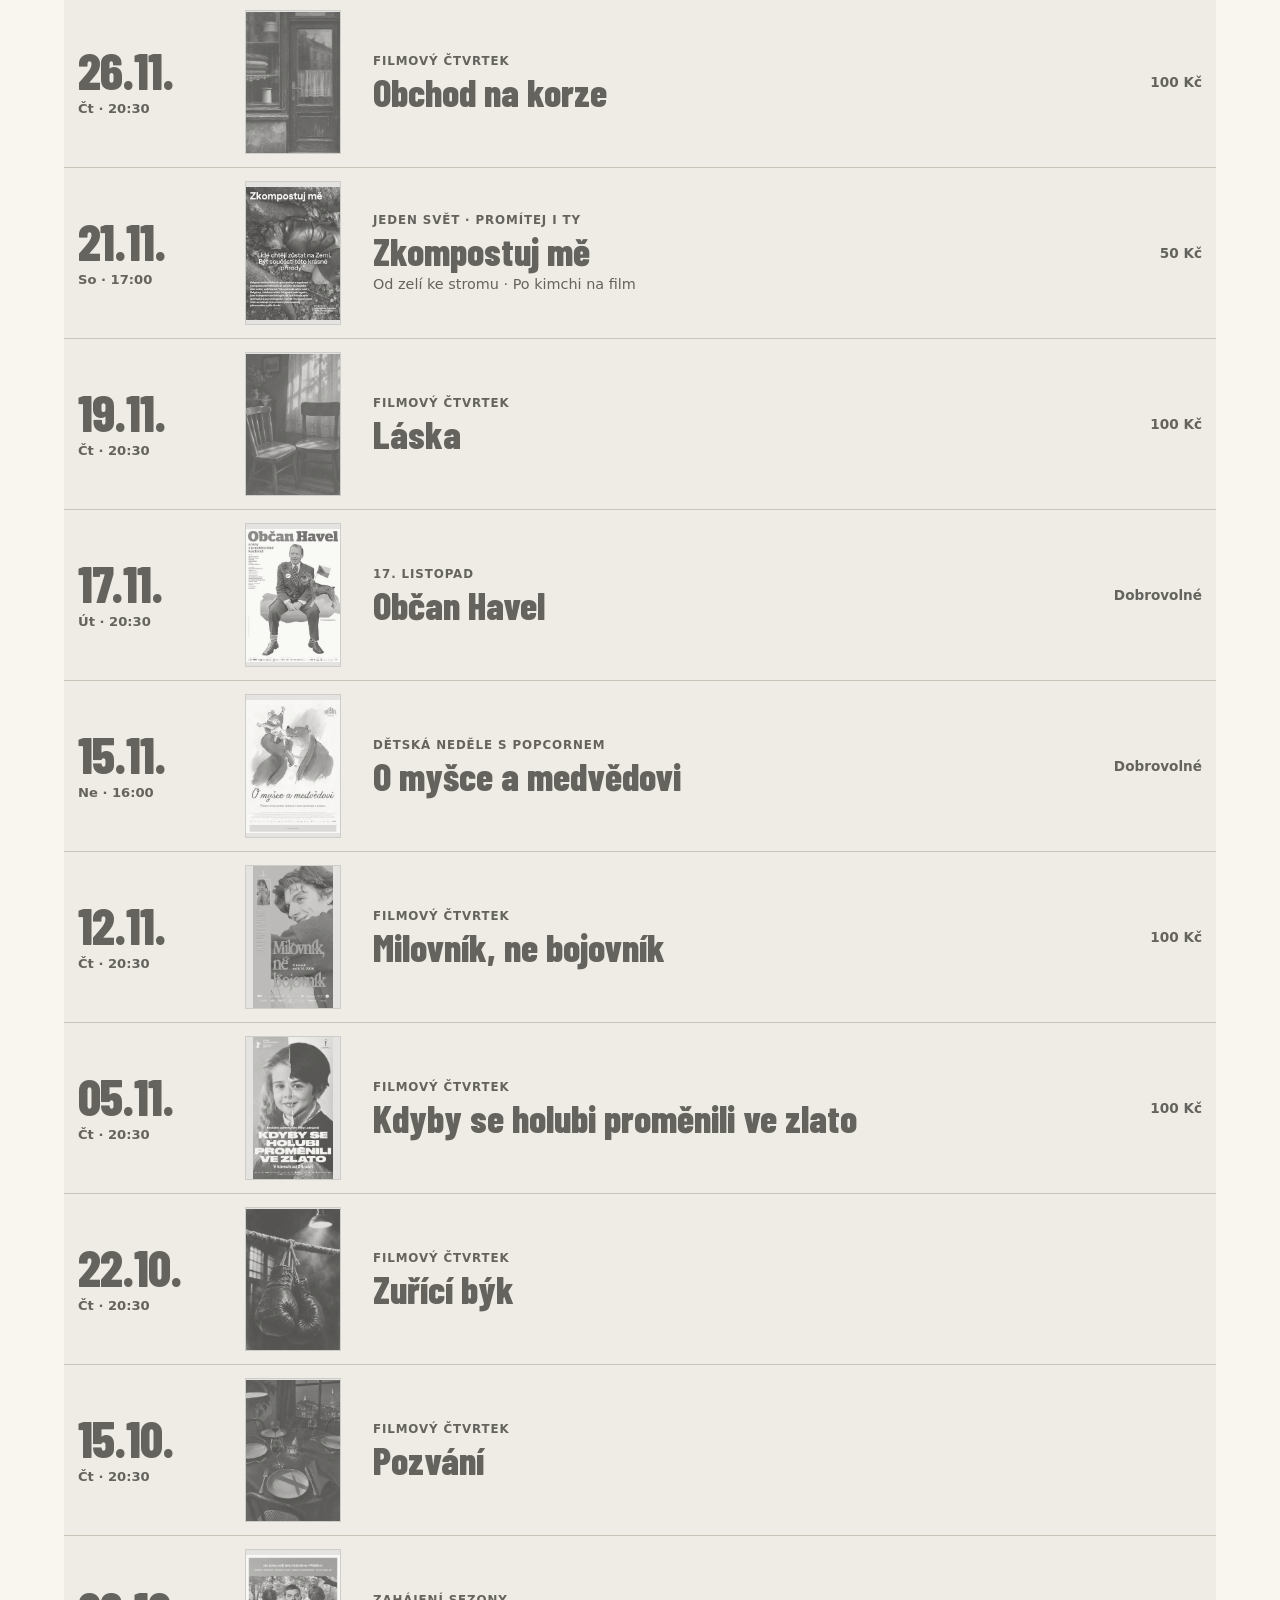
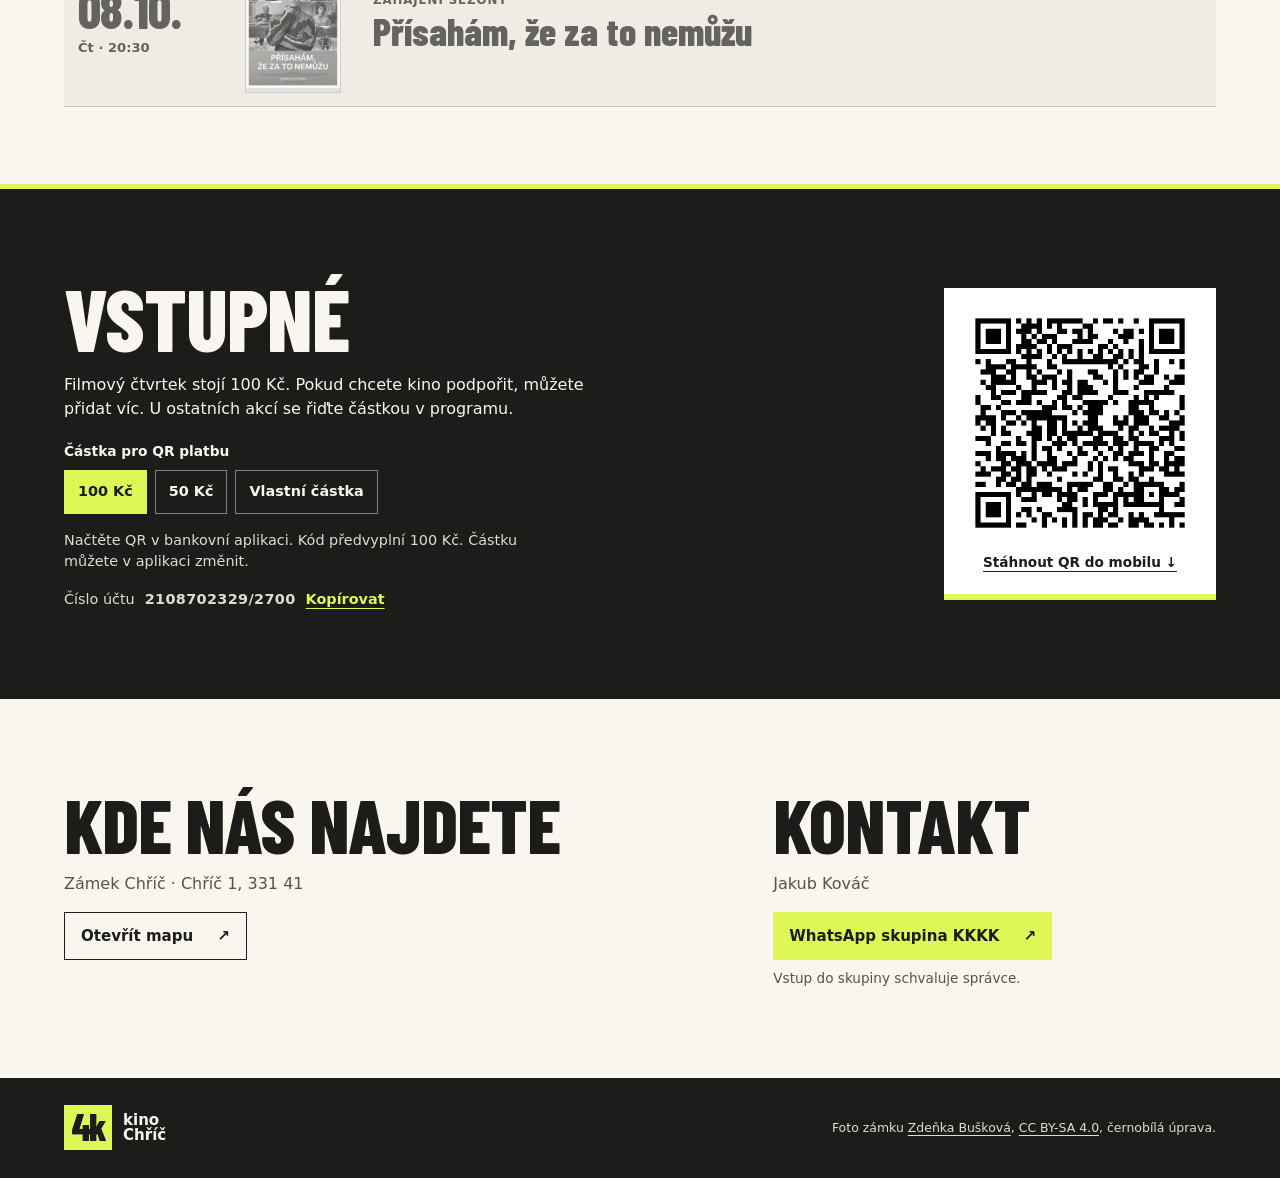
==== commit 37de8f16: "Přidat kontakt na WhatsApp skupinu 4k kina" ====
--- a/index.html
+++ b/index.html
@@ -11,7 +11,7 @@
   <meta property="og:type" content="website">
   <link rel="icon" href="assets/4k.svg" type="image/svg+xml">
   <link rel="stylesheet" href="font.css">
-  <link rel="stylesheet" href="style.css?v=2">
+  <link rel="stylesheet" href="style.css?v=3">
   <script defer src="site.js"></script>
 </head>
 <body id="nahoru">
@@ -24,7 +24,7 @@
       </a>
       <nav aria-label="Hlavní navigace">
         <a href="#program">Program</a>
-        <a href="#kde">Kde nás najdete</a>
+        <a href="#kontakt">Kontakt</a>
         <a class="nav-pay" href="#vstupne">Vstupné <span aria-hidden="true">↗</span></a>
       </nav>
     </div>
@@ -281,13 +281,19 @@
       </div>
     </section>
 
-    <section id="kde" class="wrap visit" aria-labelledby="visit-title">
-      <div>
+    <div class="wrap visit">
+      <section id="kde" aria-labelledby="visit-title">
         <h2 id="visit-title">Kde nás najdete</h2>
         <address>Zámek Chříč · Chříč 1, 331 41</address>
-      </div>
-      <a class="button button-outline" href="https://www.google.com/maps/search/?api=1&amp;query=Z%C3%A1mek+Ch%C5%99%C3%AD%C4%8D%2C+Ch%C5%99%C3%AD%C4%8D+1">Otevřít mapu <span aria-hidden="true">↗</span></a>
-    </section>
+        <a class="button button-outline" href="https://www.google.com/maps/search/?api=1&amp;query=Z%C3%A1mek+Ch%C5%99%C3%AD%C4%8D%2C+Ch%C5%99%C3%AD%C4%8D+1">Otevřít mapu <span aria-hidden="true">↗</span></a>
+      </section>
+      <section id="kontakt" aria-labelledby="contact-title">
+        <h2 id="contact-title">Kontakt</h2>
+        <p>Jakub Kováč</p>
+        <a class="button button-accent" href="https://chat.whatsapp.com/DyrNpnnEA6bAfdxs5jMR61">WhatsApp skupina KKKK <span aria-hidden="true">↗</span></a>
+        <p class="contact-note">Vstup do skupiny schvaluje správce.</p>
+      </section>
+    </div>
   </main>
 
   <footer>
--- a/style.css
+++ b/style.css
@@ -257,15 +257,16 @@
 .qr-card .text-link { font-size: .85rem; padding: 4px 0; }
 
 .visit {
-  display: flex;
-  justify-content: space-between;
-  align-items: center;
-  flex-wrap: wrap;
-  gap: 22px;
+  display: grid;
+  grid-template-columns: minmax(0, 1fr) minmax(0, .7fr);
+  gap: clamp(28px, 6vw, 88px);
   padding-block: clamp(45px, 7vw, 92px);
 }
 .visit h2 { font-size: clamp(2.6rem, 6vw, 5.1rem); }
-address { margin-top: 13px; font-style: normal; color: var(--muted); }
+.visit address, .visit p { margin-top: 13px; color: var(--muted); }
+.visit address { font-style: normal; }
+.visit .button { margin-top: 16px; }
+.visit .contact-note { margin-top: 8px; font-size: .85rem; }
 footer { background: var(--ink); color: var(--paper); }
 .footer-inner { min-height: 100px; }
 footer p { color: #deddd1; font-size: .78rem; }
@@ -289,13 +290,12 @@
 }
 
 @media (max-width: 520px) {
-  .top-inner { min-height: 69px; gap: 12px; }
+  .top-inner { min-height: 69px; gap: 8px; }
   .top .brand-mark { width: 37px; height: 37px; font-size: 2rem; }
   .top .brand { gap: 7px; }
   .top .brand-name { font-size: .78rem; }
-  nav { gap: 13px; }
+  nav { gap: clamp(7px, 2.5vw, 13px); }
   nav a { font-size: .81rem; }
-  nav a[href="#kde"] { display: none; }
   .nav-pay { padding: 6px 8px; }
   .nav-pay span { margin-left: 1px; }
   .hero-inner { min-height: 477px; }
@@ -318,6 +318,7 @@
   .event-time { font-size: .73rem; }
   .payment-inner { grid-template-columns: 1fr; }
   .qr-card { width: min(100%, 235px); }
+  .visit { grid-template-columns: minmax(0, 1fr); }
   .footer-inner { flex-wrap: wrap; gap: 13px; padding-block: 20px; }
 }
 
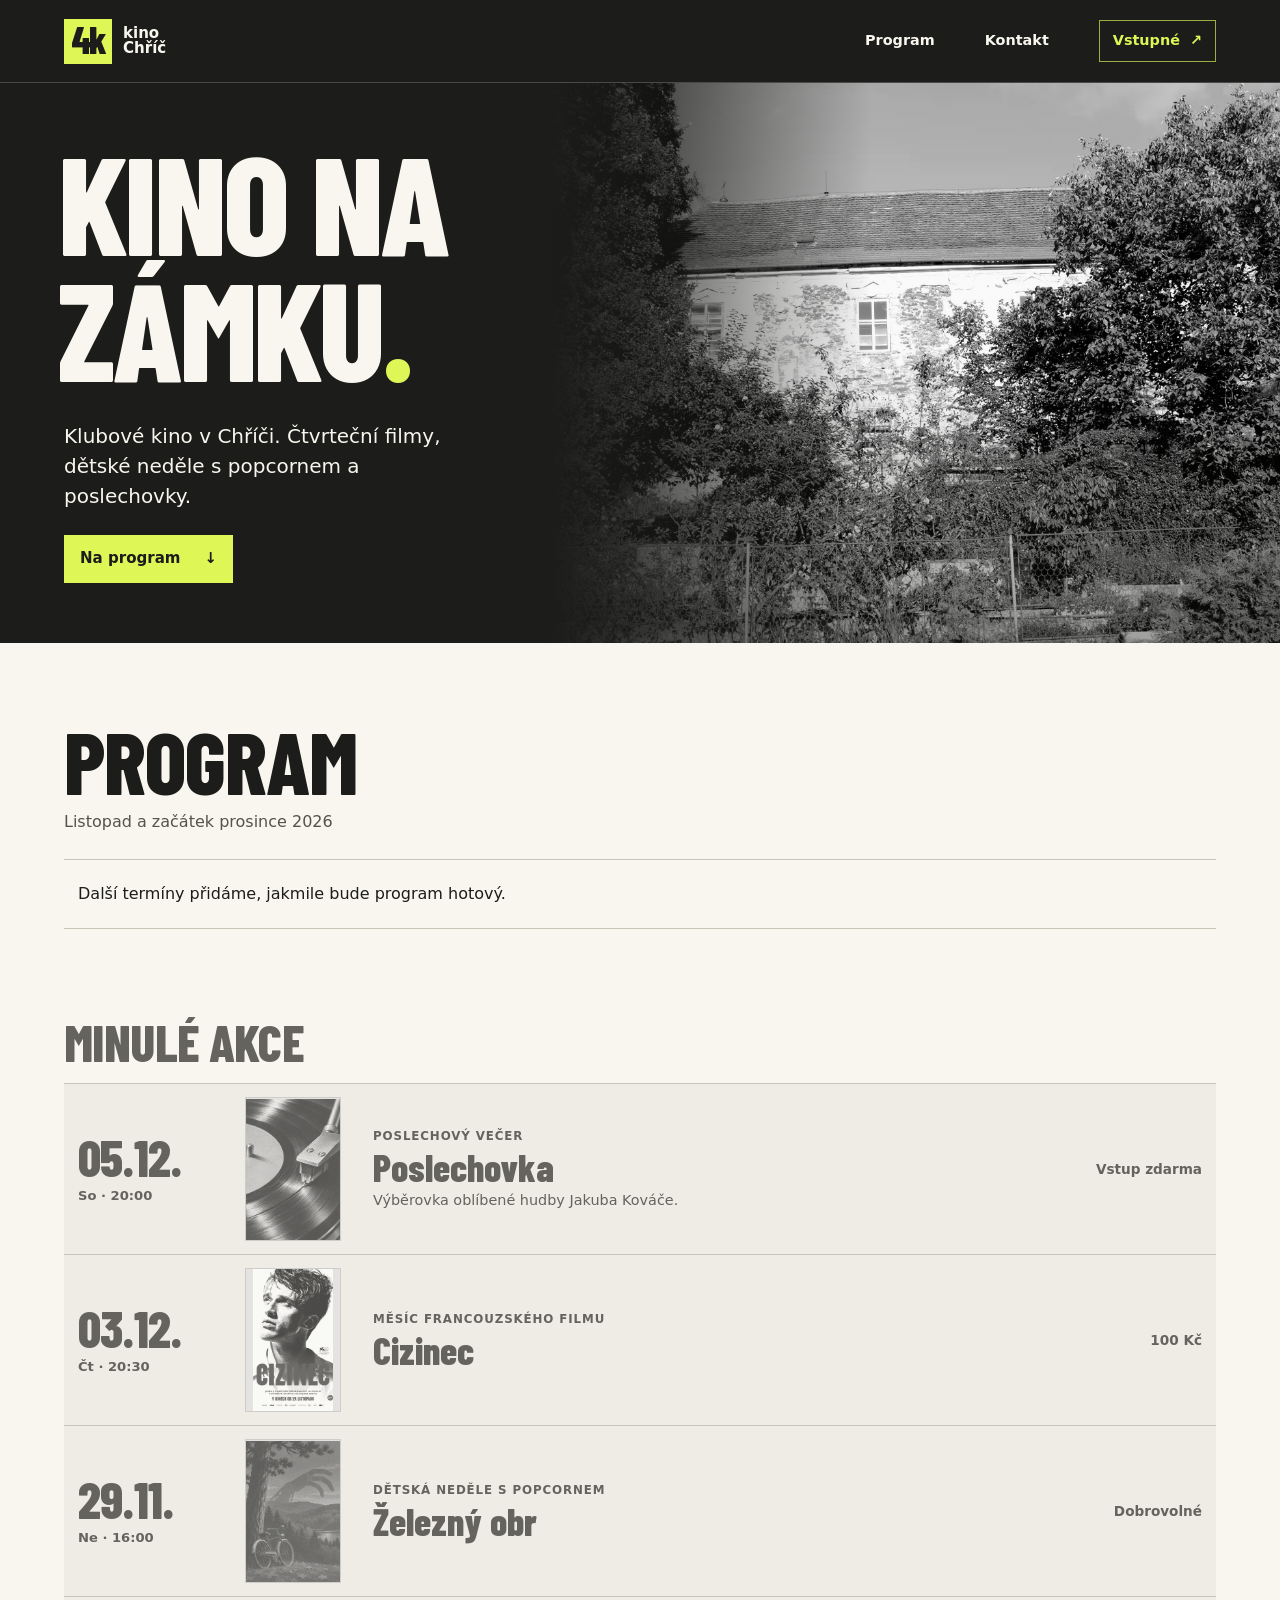
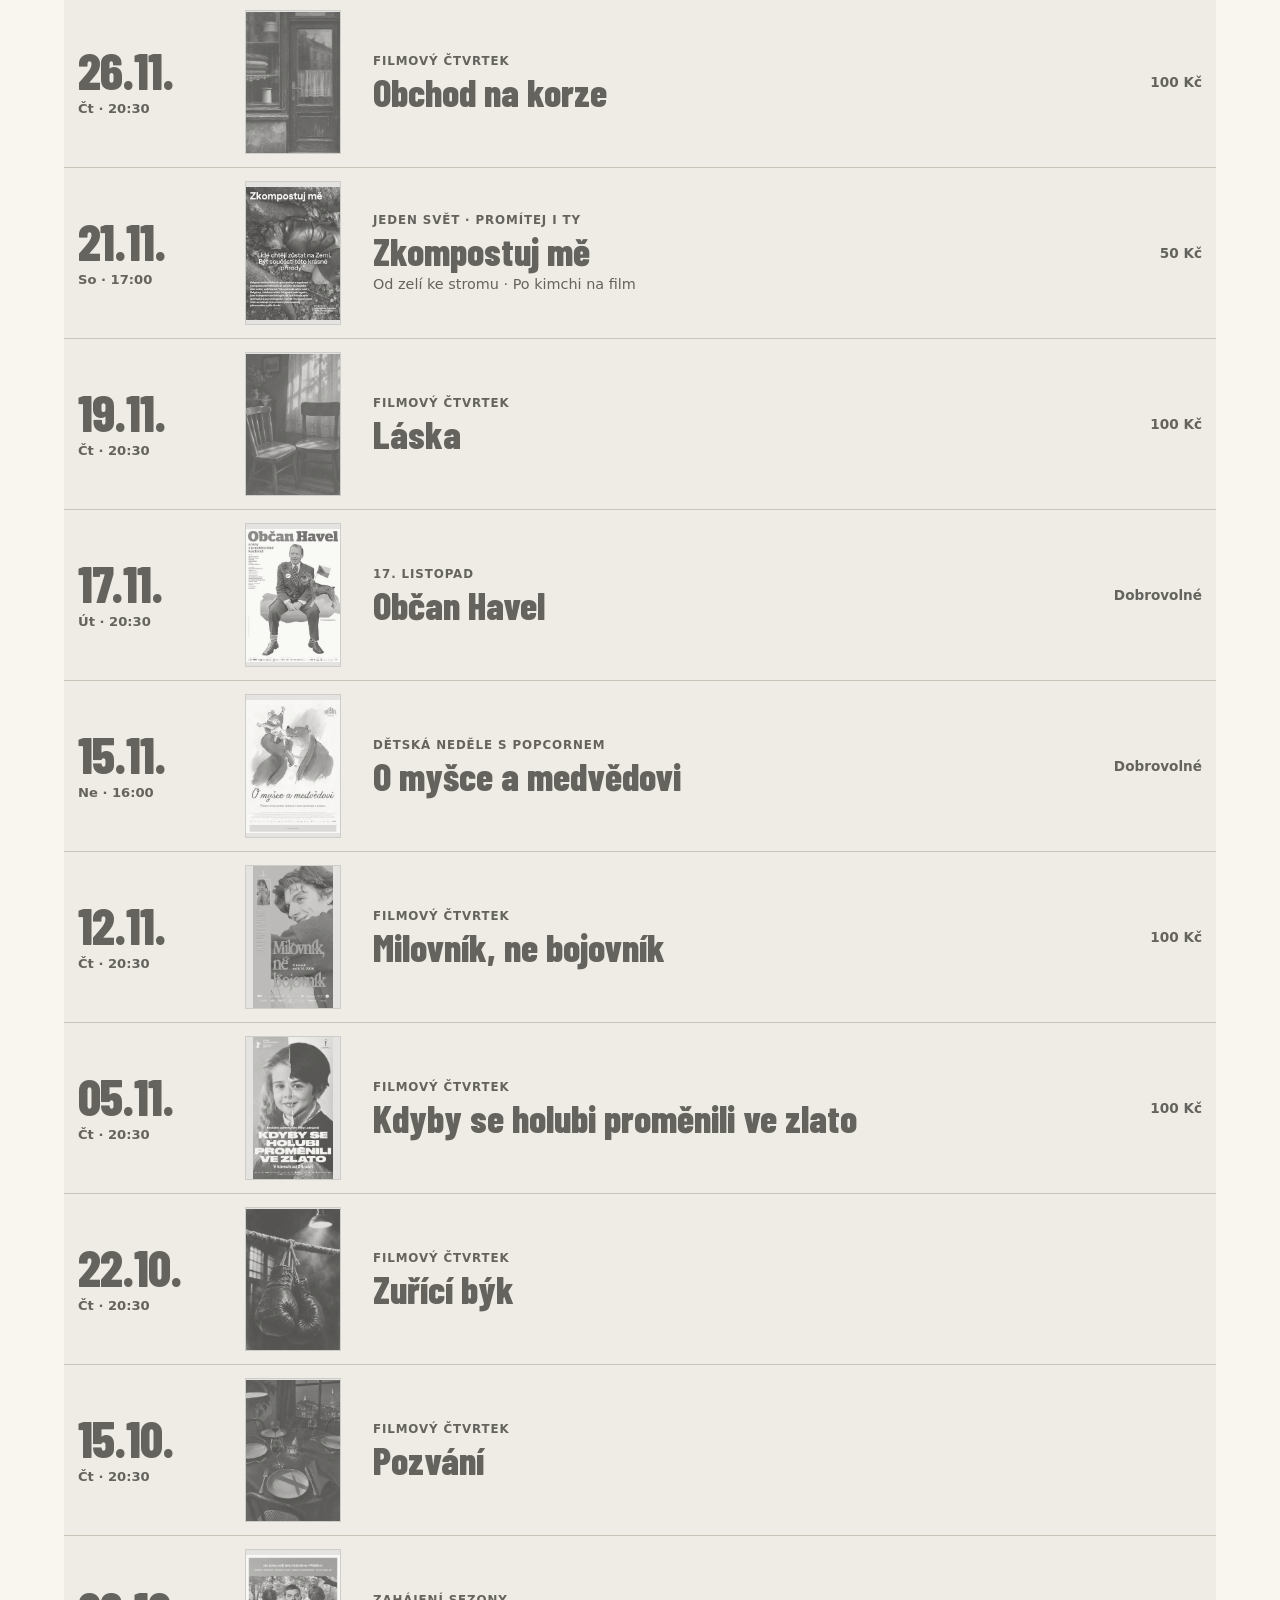
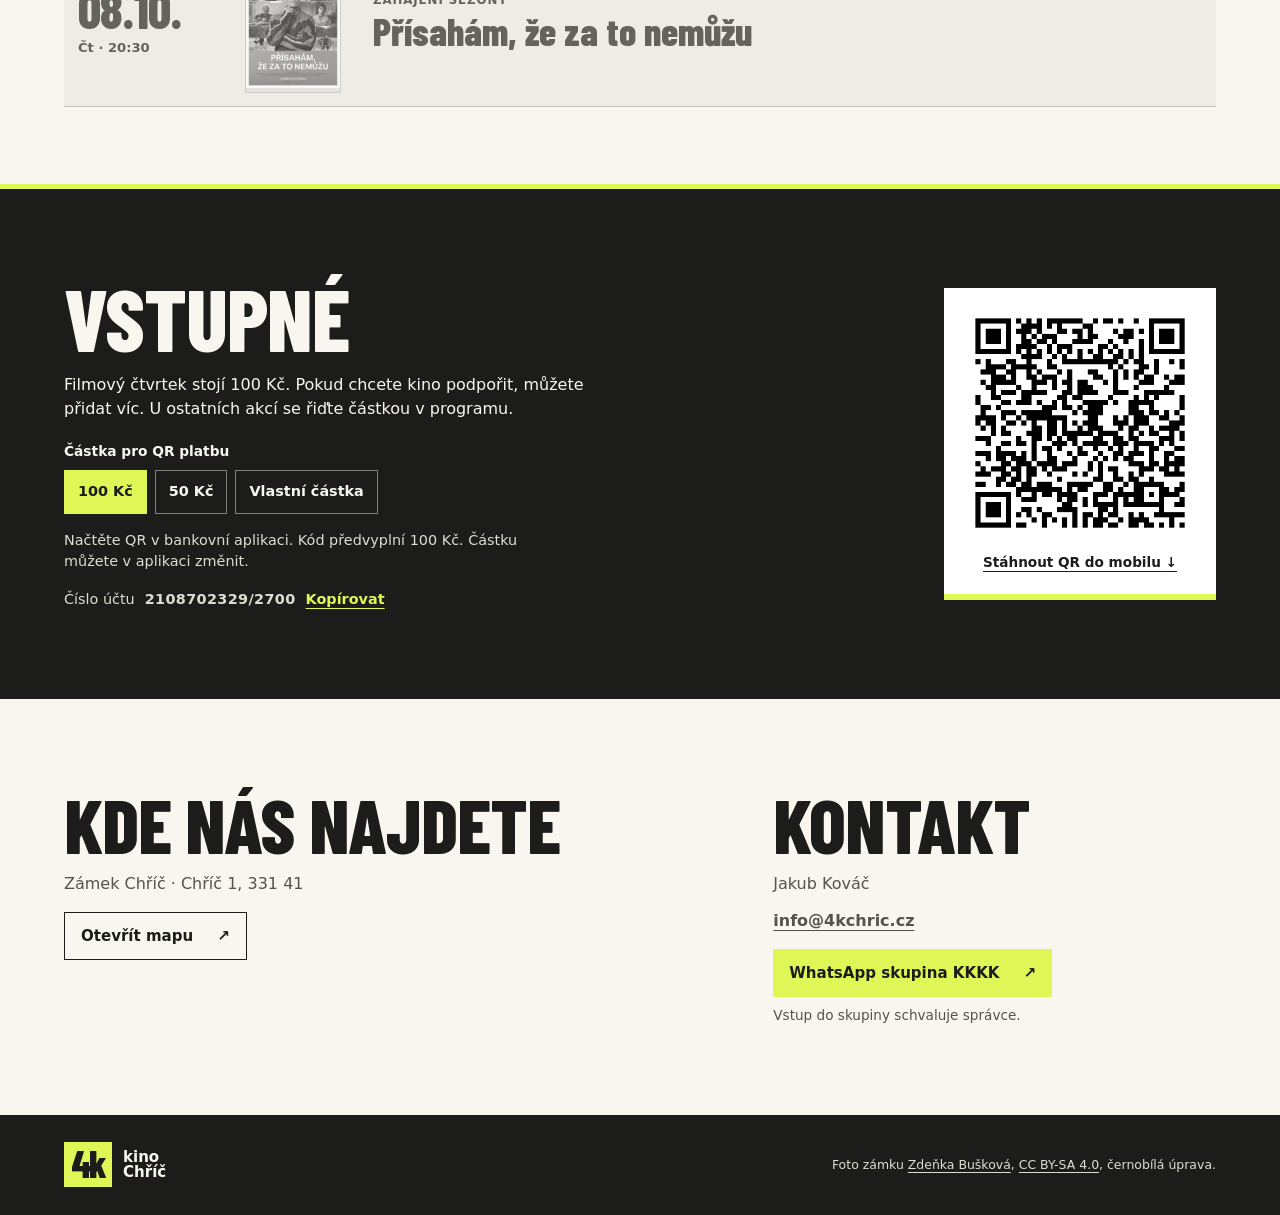
==== commit 0256cb9e: "Doplnit kontaktní e-mail info@4kchric.cz" ====
--- a/index.html
+++ b/index.html
@@ -290,6 +290,7 @@
       <section id="kontakt" aria-labelledby="contact-title">
         <h2 id="contact-title">Kontakt</h2>
         <p>Jakub Kováč</p>
+        <p><a class="text-link" href="mailto:info@4kchric.cz">info@4kchric.cz</a></p>
         <a class="button button-accent" href="https://chat.whatsapp.com/DyrNpnnEA6bAfdxs5jMR61">WhatsApp skupina KKKK <span aria-hidden="true">↗</span></a>
         <p class="contact-note">Vstup do skupiny schvaluje správce.</p>
       </section>
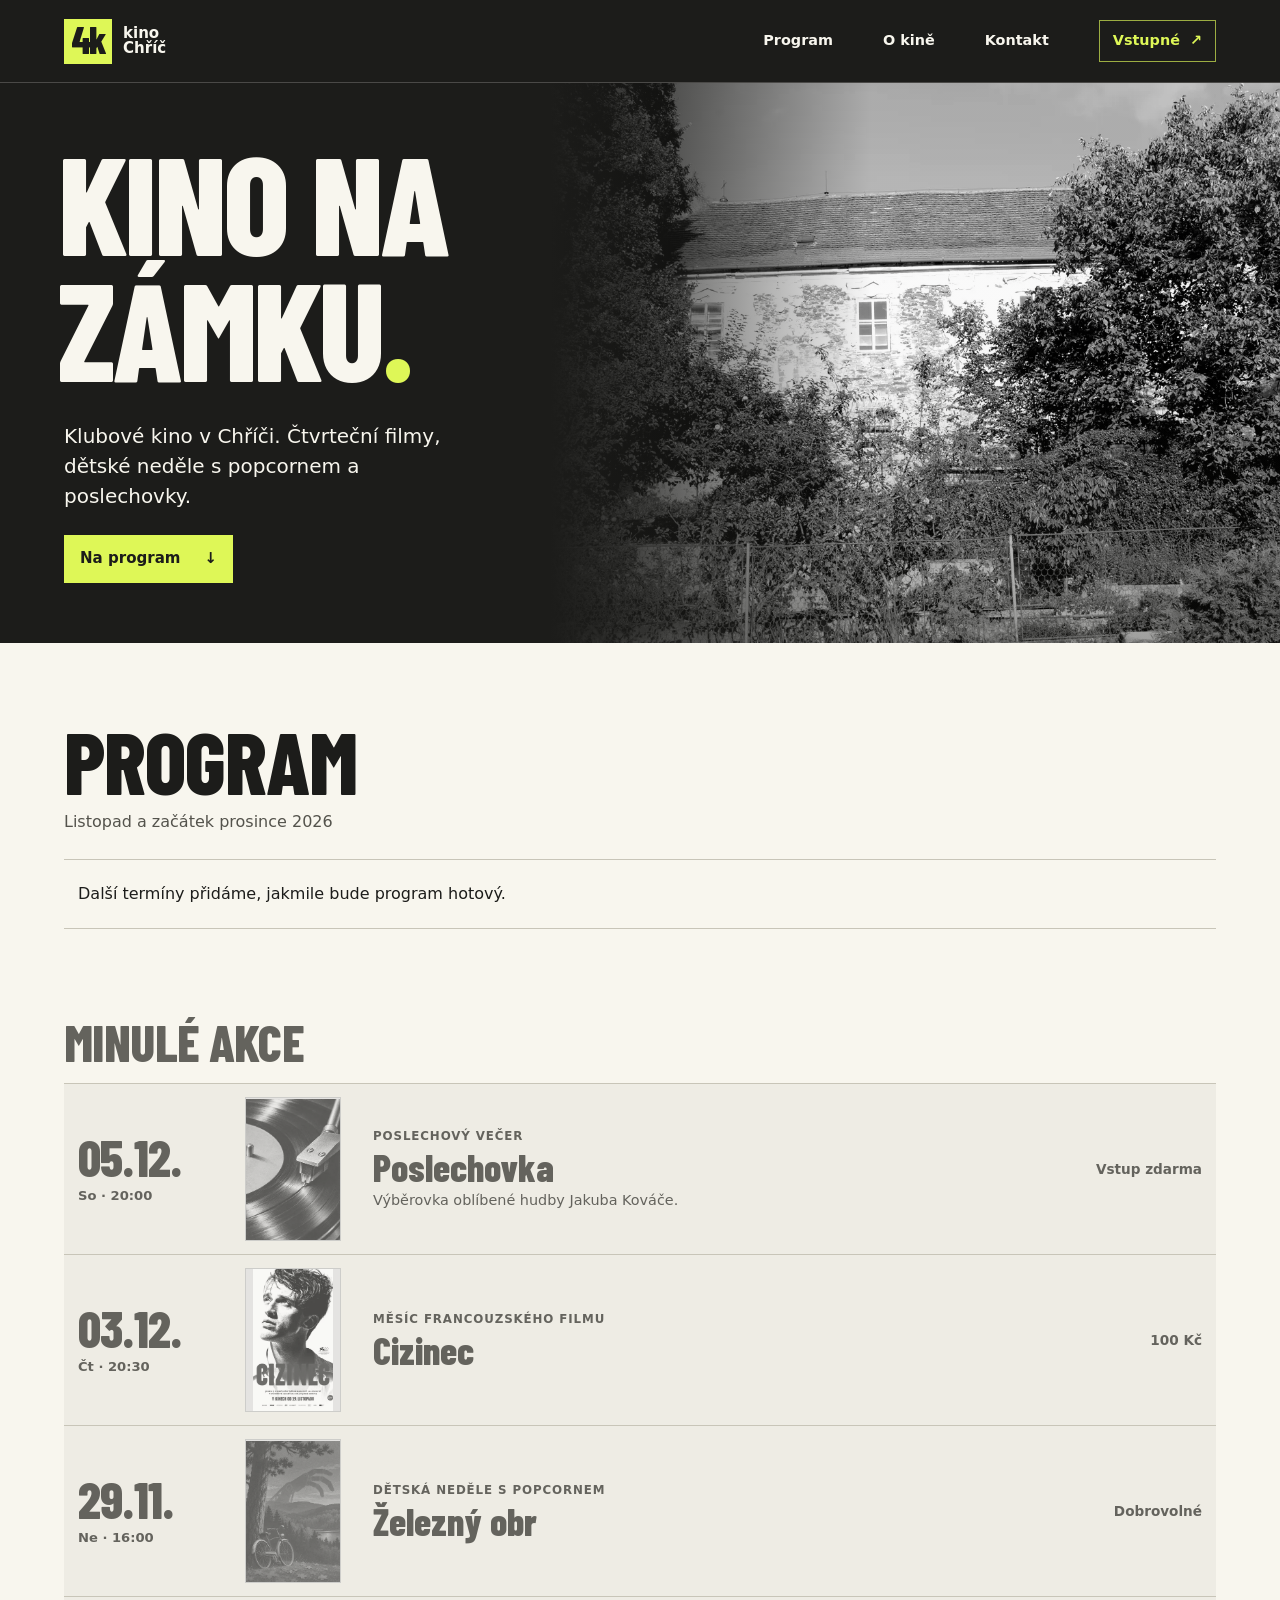
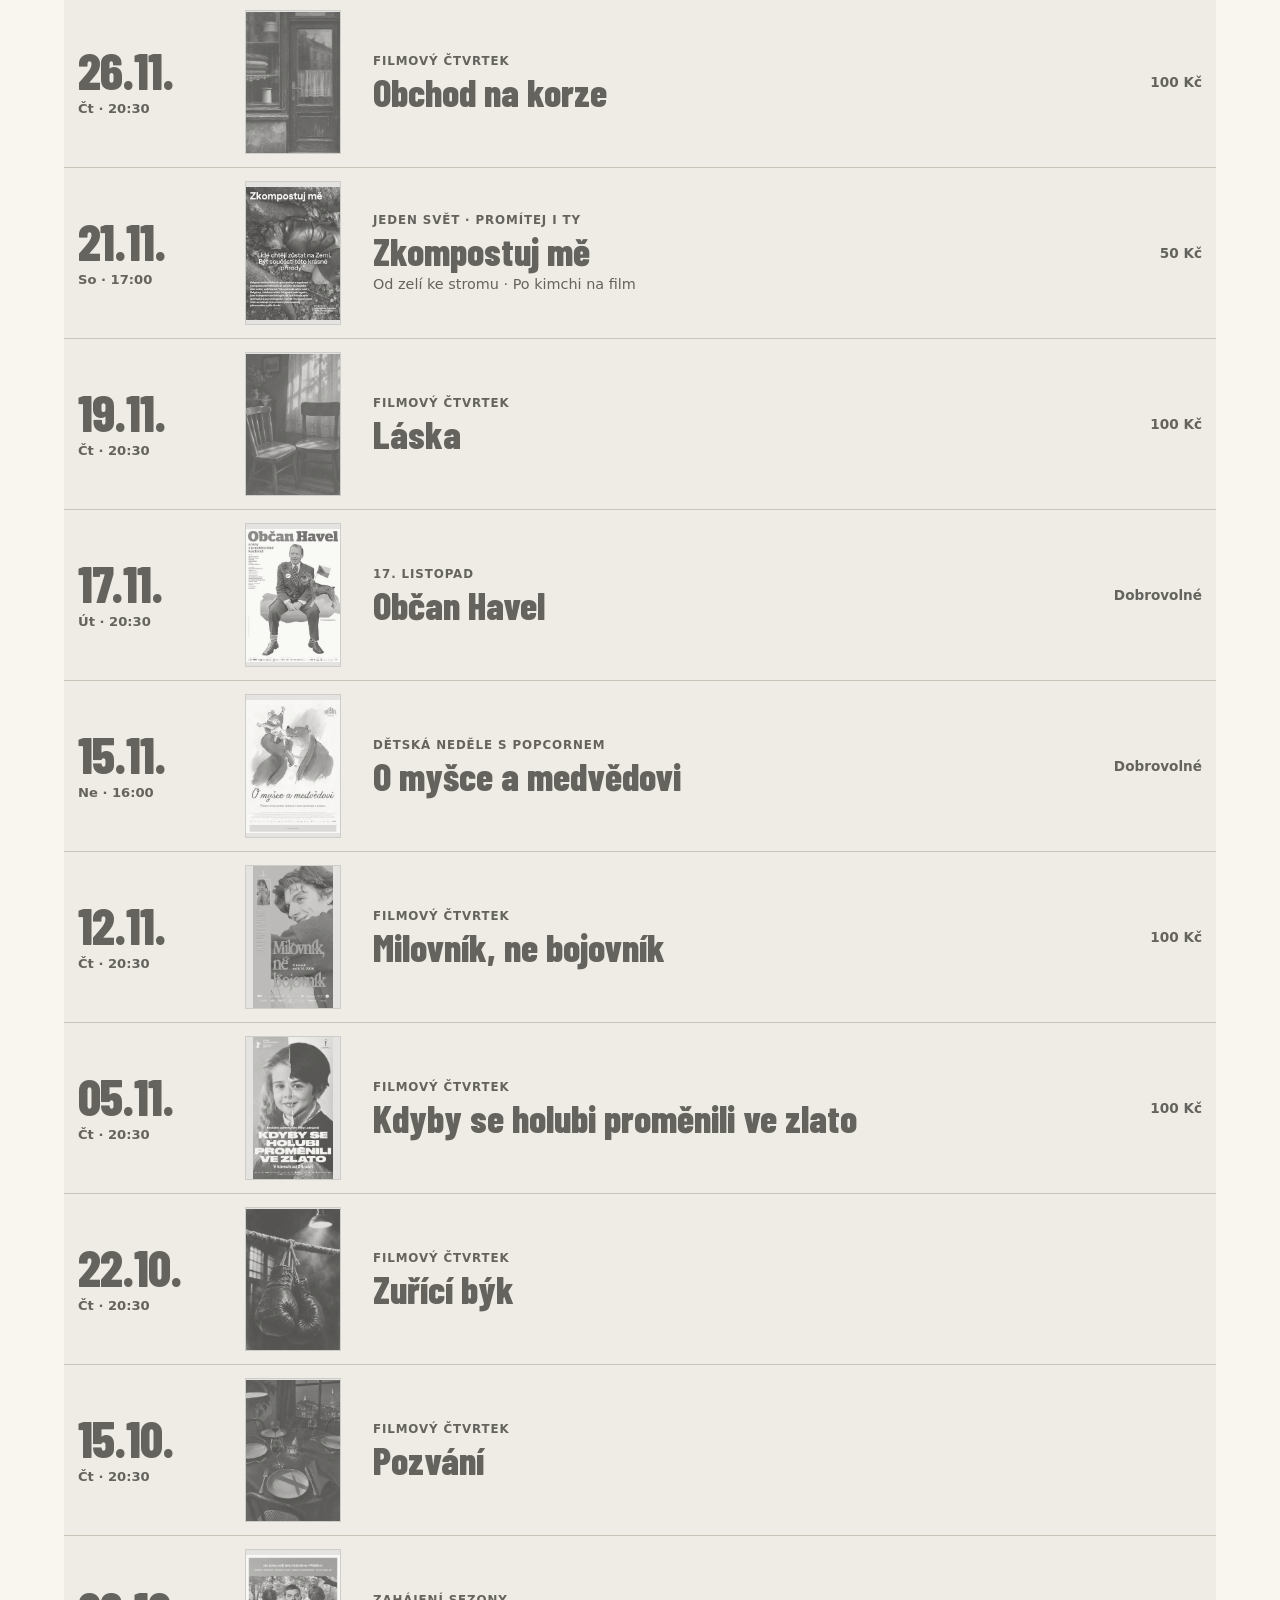
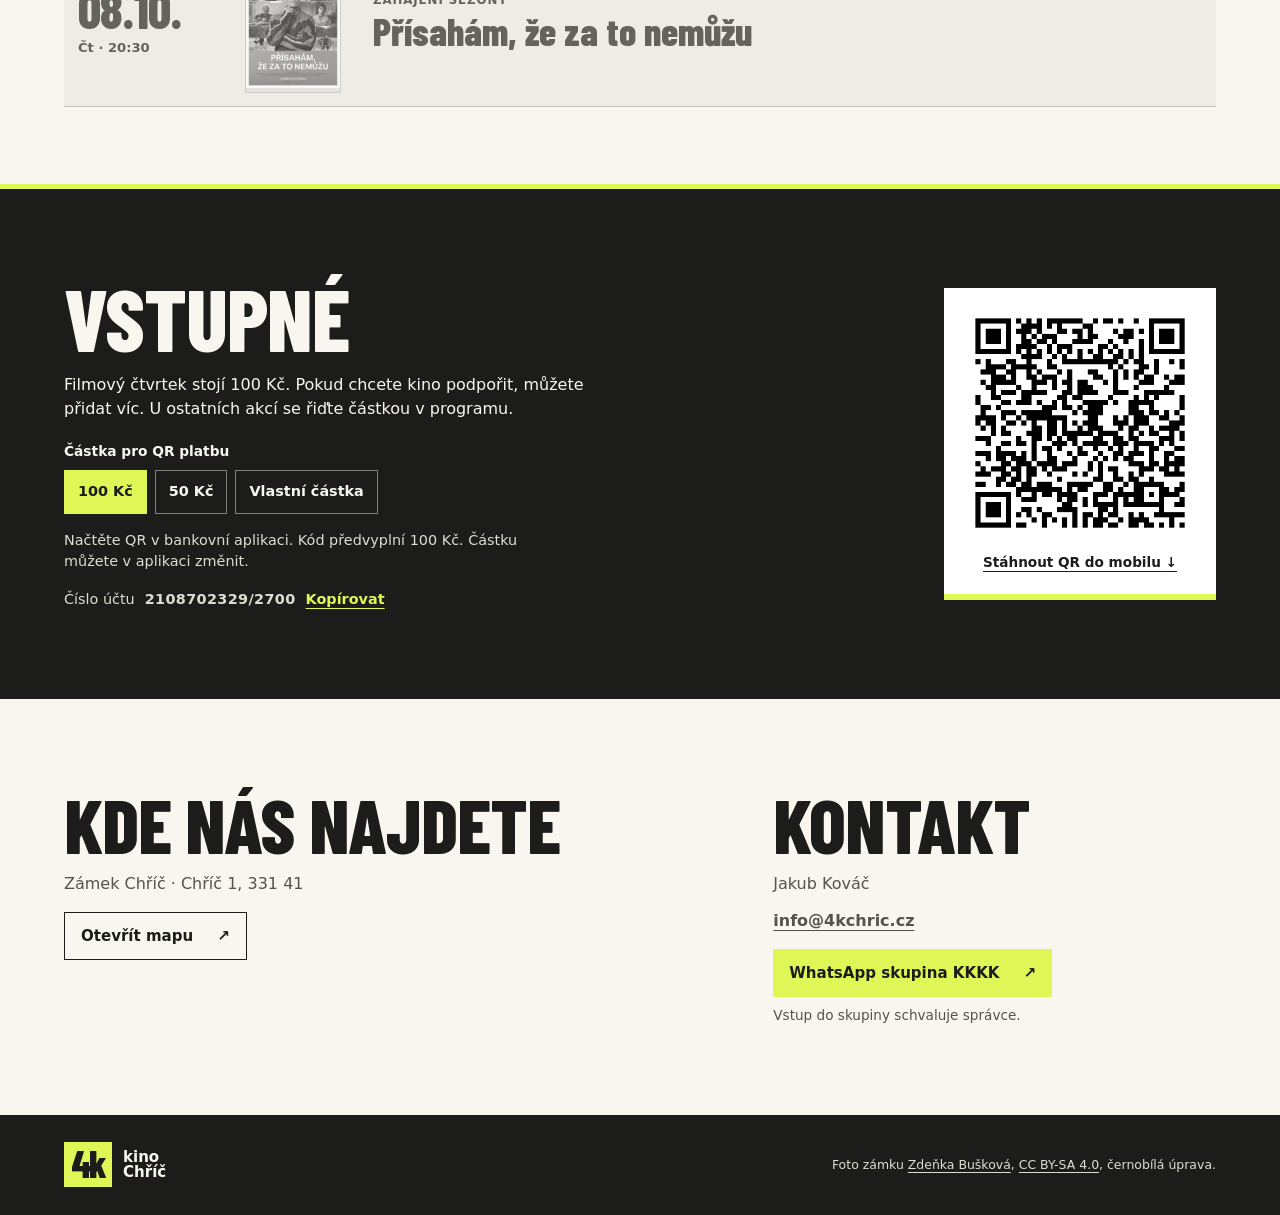
==== commit 582735e8: "Přidat stránku O kině s příběhem, plány a fotografiemi sálu" ====
--- a/index.html
+++ b/index.html
@@ -11,7 +11,7 @@
   <meta property="og:type" content="website">
   <link rel="icon" href="assets/4k.svg" type="image/svg+xml">
   <link rel="stylesheet" href="font.css">
-  <link rel="stylesheet" href="style.css?v=3">
+  <link rel="stylesheet" href="style.css?v=4">
   <script defer src="site.js"></script>
 </head>
 <body id="nahoru">
@@ -24,6 +24,7 @@
       </a>
       <nav aria-label="Hlavní navigace">
         <a href="#program">Program</a>
+        <a href="o-kine.html">O kině</a>
         <a href="#kontakt">Kontakt</a>
         <a class="nav-pay" href="#vstupne">Vstupné <span aria-hidden="true">↗</span></a>
       </nav>
--- a/style.css
+++ b/style.css
@@ -325,3 +325,36 @@
 @media (prefers-reduced-motion: reduce) {
   html { scroll-behavior: auto; }
 }
+
+/* O kině — fotografie zachovávají celý původní záběr. */
+nav a[aria-current="page"] { color: var(--bright); text-decoration: underline; text-underline-offset: 6px; }
+.about figure { margin-block: 0; }
+.about-pair figure, .about-gallery figure { margin-inline: 0; }
+.about-intro { padding-block: clamp(40px, 7vw, 84px) 38px; }
+.eyebrow { font-size: .8rem; font-weight: 750; text-transform: uppercase; letter-spacing: .13em; margin-bottom: 16px; }
+.about h1 { font: 800 clamp(4.2rem, 9.5vw, 8.5rem)/.92 var(--display); text-transform: uppercase; letter-spacing: -.025em; }
+.about h1 span { color: #657616; }
+.about-lead { font-size: clamp(1.1rem, 2vw, 1.45rem); max-width: 750px; margin-top: 28px; }
+.about figure a { display: block; }
+.about figure img { display: block; width: 100%; height: auto; }
+.about figcaption { color: var(--muted); font-size: .82rem; margin-top: 11px; }
+.about-story { display: grid; grid-template-columns: .8fr 1.2fr; gap: clamp(25px, 6vw, 90px); padding-block: clamp(45px, 7vw, 90px); }
+.about h2 { font: 750 clamp(2.6rem, 5.5vw, 4.8rem)/.98 var(--display); text-transform: uppercase; }
+.about-prose p + p, .about-aside p + p { margin-top: 19px; }
+.about-prose a { text-underline-offset: 3px; }
+.about-prose .text-link { display: inline-block; margin-top: 24px; }
+.about-pair { display: grid; grid-template-columns: 1fr 1fr; gap: clamp(25px, 6vw, 90px); align-items: center; }
+.about-aside h2 { margin-bottom: 24px; }
+.about-aside .button { margin-top: 25px; }
+.about-gallery { display: grid; grid-template-columns: 1.35fr .65fr; align-items: start; gap: clamp(22px, 4vw, 55px); padding-block: clamp(45px, 7vw, 90px); }
+.about-future { background: var(--bright); }
+@media (max-width: 740px) {
+  .about-story, .about-pair { grid-template-columns: 1fr; }
+  .about-pair figure { max-width: 520px; }
+  .about-gallery { grid-template-columns: 1fr; }
+  .about-gallery figure:last-child { max-width: 520px; }
+}
+@media (max-width: 520px) {
+  .top-inner { flex-wrap: wrap; padding-block: 14px; gap: 14px; }
+  .top nav { width: 100%; justify-content: space-between; }
+}
